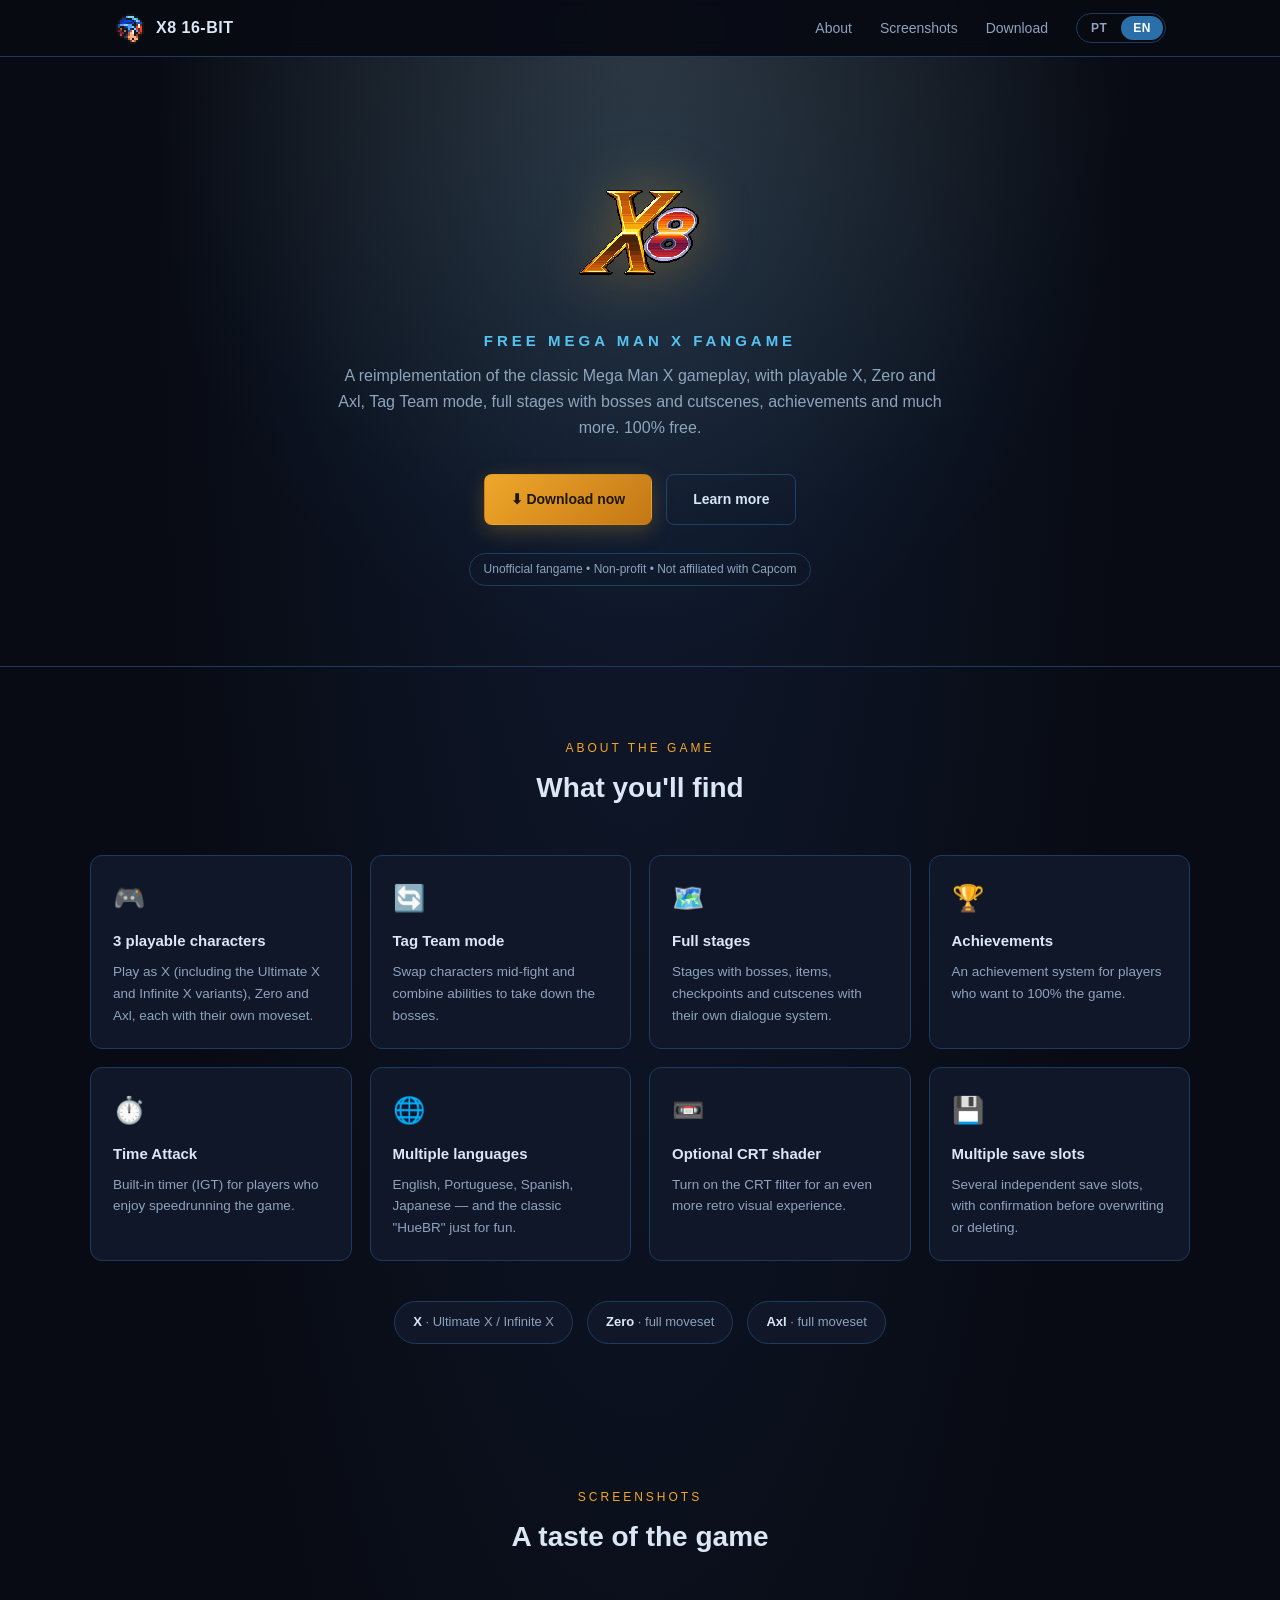
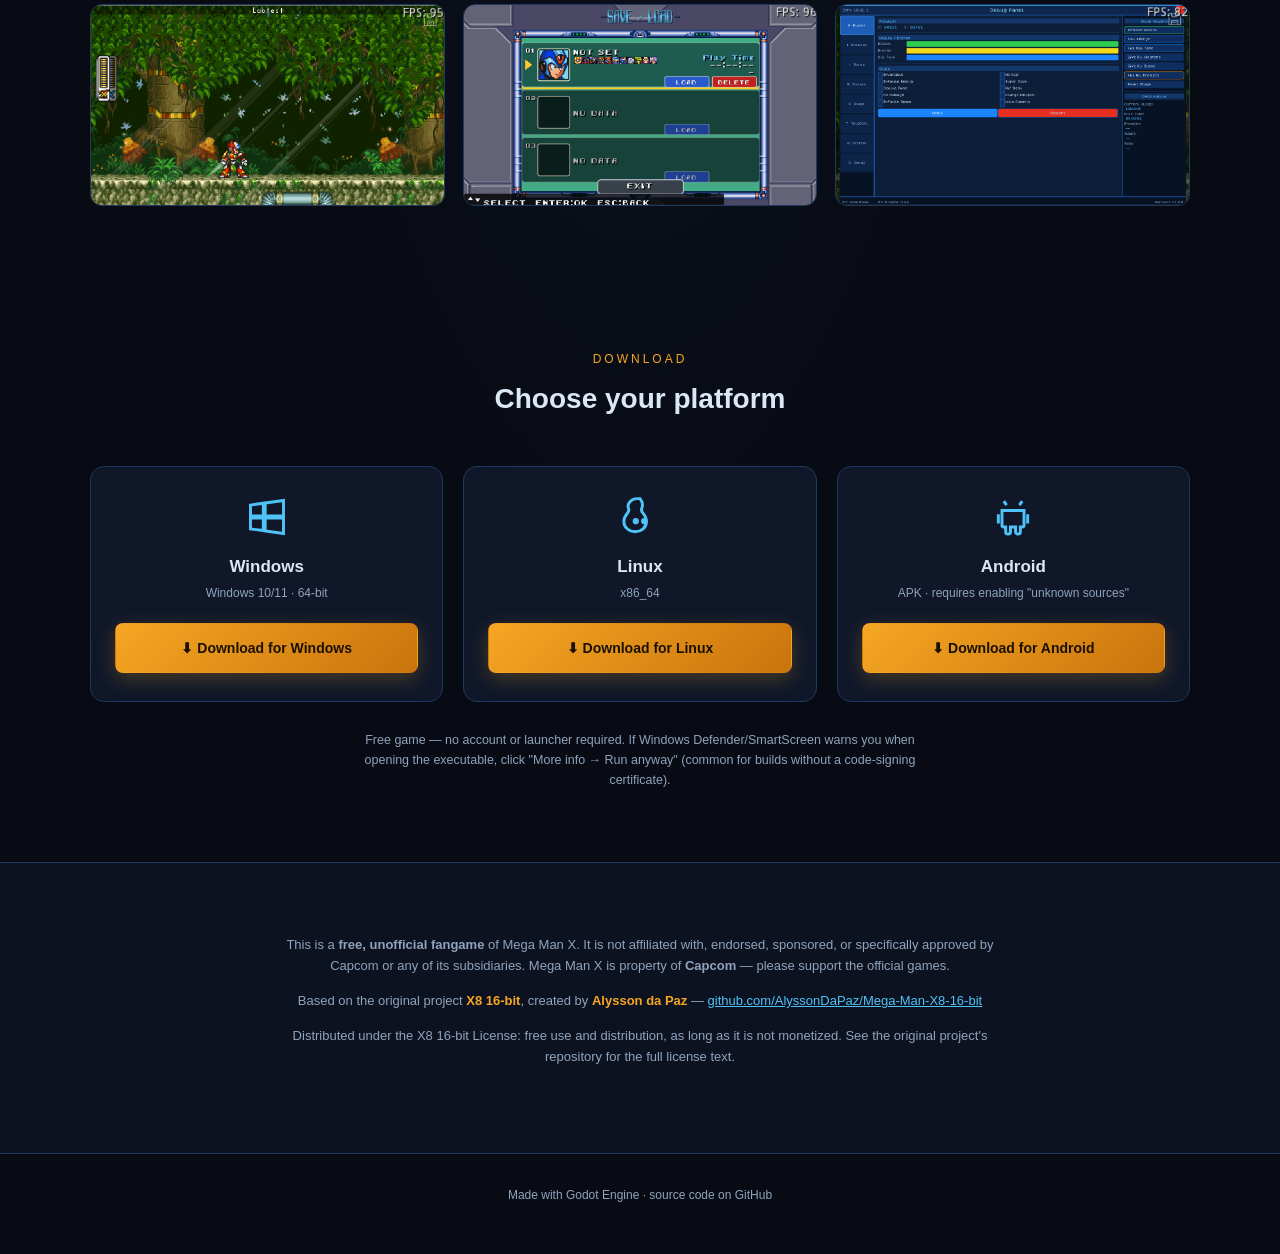
==== index.html @ fe18ff56 "Add PT/EN language switcher with browser-language auto-detection" ====
<!DOCTYPE html>
<html lang="pt-BR">
<head>
<meta charset="UTF-8">
<meta name="viewport" content="width=device-width, initial-scale=1.0">
<title data-i18n="meta.title">X8 16-bit — Fangame de Mega Man X</title>
<meta name="description" data-i18n-attr="content" data-i18n="meta.description" content="X8 16-bit é um fangame gratuito de Mega Man X feito na Godot Engine. Jogue com X, Zero e Axl. Baixe para Windows, Linux e Android.">
<link rel="icon" type="image/png" href="assets/icon.png">
<style>
  :root{
    --bg:#080b13;
    --bg-alt:#0d1220;
    --panel:#0f1729;
    --panel-border:#1e3a5f;
    --gold:#f5a623;
    --gold-dark:#c9740c;
    --blue:#4fc3f7;
    --blue-dim:#2a6fa8;
    --text:#dbe7f5;
    --text-dim:#8fa3bd;
    --red:#e5433c;
  }
  *{box-sizing:border-box;margin:0;padding:0}
  html{scroll-behavior:smooth}
  body{
    background:radial-gradient(ellipse at top, #101a30 0%, var(--bg) 55%);
    color:var(--text);
    font-family:'Segoe UI',Roboto,Helvetica,Arial,sans-serif;
    line-height:1.6;
  }
  a{color:inherit;text-decoration:none}
  img{max-width:100%;display:block}
  .container{max-width:1100px;margin:0 auto;padding:0 24px}

  /* ---------- NAV ---------- */
  header.nav{
    position:sticky;top:0;z-index:50;
    background:rgba(8,11,19,0.88);
    backdrop-filter:blur(8px);
    border-bottom:1px solid var(--panel-border);
  }
  .nav-inner{
    max-width:1100px;margin:0 auto;padding:12px 24px;
    display:flex;align-items:center;justify-content:space-between;
    gap:16px;
  }
  .brand{display:flex;align-items:center;gap:10px;font-weight:700;letter-spacing:.5px}
  .brand img{width:32px;height:32px;image-rendering:pixelated}
  .nav-links{display:flex;align-items:center;gap:28px;font-size:14px}
  .nav-links a{color:var(--text-dim);transition:color .15s}
  .nav-links a:hover{color:var(--blue)}

  .lang-switch{display:flex;gap:2px;border:1px solid var(--panel-border);border-radius:999px;padding:2px}
  .lang-switch button{
    border:none;background:transparent;color:var(--text-dim);
    font-size:12px;font-weight:700;letter-spacing:.5px;
    padding:5px 12px;border-radius:999px;cursor:pointer;
    transition:background .15s, color .15s;
  }
  .lang-switch button.active{background:var(--blue-dim);color:#fff}
  .lang-switch button:not(.active):hover{color:var(--blue)}

  /* ---------- HERO ---------- */
  .hero{
    position:relative;
    padding:96px 24px 80px;
    text-align:center;
    overflow:hidden;
    border-bottom:1px solid var(--panel-border);
  }
  .hero::before{
    content:"";
    position:absolute;inset:0;
    background:
      radial-gradient(circle at 50% 20%, rgba(79,195,247,0.12), transparent 60%),
      radial-gradient(circle at 50% 0%, rgba(245,166,35,0.10), transparent 55%);
    pointer-events:none;
  }
  .hero img.logo{
    width:220px;margin:0 auto 18px;
    image-rendering:pixelated;
    filter:drop-shadow(0 0 28px rgba(245,166,35,0.35));
  }
  .hero h1{
    font-size:15px;
    letter-spacing:4px;
    text-transform:uppercase;
    color:var(--blue);
    margin-bottom:10px;
    font-weight:600;
  }
  .hero p.tagline{
    max-width:620px;margin:0 auto 34px;
    color:var(--text-dim);
    font-size:16px;
  }
  .hero-ctas{display:flex;gap:14px;justify-content:center;flex-wrap:wrap}
  .btn{
    display:inline-flex;align-items:center;gap:8px;
    padding:13px 26px;
    border-radius:8px;
    font-weight:600;
    font-size:14px;
    border:1px solid transparent;
    cursor:pointer;
    transition:transform .12s ease, box-shadow .12s ease, background .12s ease;
  }
  .btn:hover{transform:translateY(-2px)}
  .btn-primary{
    background:linear-gradient(135deg, var(--gold), var(--gold-dark));
    color:#1a1000;
    box-shadow:0 6px 20px rgba(245,166,35,0.25);
  }
  .btn-primary:hover{box-shadow:0 10px 26px rgba(245,166,35,0.4)}
  .btn-outline{
    background:transparent;
    border-color:var(--panel-border);
    color:var(--text);
  }
  .btn-outline:hover{border-color:var(--blue);color:var(--blue)}

  .disclaimer-pill{
    display:inline-block;margin-top:28px;
    font-size:12px;color:var(--text-dim);
    border:1px solid var(--panel-border);
    padding:6px 14px;border-radius:999px;
  }

  /* ---------- SECTIONS ---------- */
  section{padding:72px 24px}
  .section-title{
    text-align:center;margin-bottom:44px;
  }
  .section-title .eyebrow{
    display:block;font-size:12px;letter-spacing:3px;
    text-transform:uppercase;color:var(--gold);margin-bottom:8px;
  }
  .section-title h2{font-size:28px;color:var(--text)}

  /* ---------- FEATURES ---------- */
  .features-grid{
    display:grid;
    grid-template-columns:repeat(auto-fit,minmax(230px,1fr));
    gap:18px;
    max-width:1100px;margin:0 auto;
  }
  .feature-card{
    background:var(--panel);
    border:1px solid var(--panel-border);
    border-radius:12px;
    padding:22px;
  }
  .feature-card .icon{font-size:26px;margin-bottom:10px}
  .feature-card h3{font-size:15px;margin-bottom:8px;color:var(--text)}
  .feature-card p{font-size:13.5px;color:var(--text-dim)}

  /* ---------- SCREENSHOTS ---------- */
  .shots-grid{
    display:grid;
    grid-template-columns:repeat(auto-fit,minmax(320px,1fr));
    gap:18px;max-width:1100px;margin:0 auto;
  }
  .shot{
    border-radius:12px;overflow:hidden;
    border:1px solid var(--panel-border);
    background:#000;
  }
  .shot img{width:100%;height:100%;object-fit:cover;display:block}

  /* ---------- DOWNLOAD ---------- */
  .download-grid{
    display:grid;
    grid-template-columns:repeat(auto-fit,minmax(260px,1fr));
    gap:20px;max-width:1100px;margin:0 auto;
  }
  .dl-card{
    background:var(--panel);
    border:1px solid var(--panel-border);
    border-radius:14px;
    padding:28px 24px;
    text-align:center;
    display:flex;flex-direction:column;align-items:center;
    transition:border-color .15s, transform .15s;
  }
  .dl-card:hover{border-color:var(--blue-dim);transform:translateY(-3px)}
  .dl-card .os-icon{width:44px;height:44px;margin-bottom:14px;color:var(--blue)}
  .dl-card h3{font-size:17px;margin-bottom:4px}
  .dl-card .meta{font-size:12px;color:var(--text-dim);margin-bottom:20px}
  .dl-card .btn{width:100%;justify-content:center}
  .dl-note{
    text-align:center;font-size:12.5px;color:var(--text-dim);
    max-width:560px;margin:28px auto 0;
  }

  /* ---------- CHARACTERS STRIP ---------- */
  .chars{
    display:flex;gap:14px;justify-content:center;flex-wrap:wrap;
    max-width:820px;margin:0 auto;
  }
  .chip{
    border:1px solid var(--panel-border);
    background:var(--panel);
    padding:10px 18px;border-radius:999px;
    font-size:13px;color:var(--text-dim);
  }
  .chip b{color:var(--text)}

  /* ---------- CREDITS / LEGAL ---------- */
  .legal{
    background:var(--bg-alt);
    border-top:1px solid var(--panel-border);
    border-bottom:1px solid var(--panel-border);
  }
  .legal .container{max-width:760px;text-align:center}
  .legal p{font-size:13px;color:var(--text-dim);margin-bottom:14px}
  .legal a{color:var(--blue);text-decoration:underline}
  .legal .credit-name{color:var(--gold);font-weight:600}

  footer{
    padding:32px 24px 48px;
    text-align:center;
    font-size:12px;color:var(--text-dim);
  }
</style>
</head>
<body>

<header class="nav">
  <div class="nav-inner">
    <div class="brand">
      <img src="assets/icon.png" alt="Ícone X8">
      <span>X8 16-BIT</span>
    </div>
    <nav class="nav-links">
      <a href="#sobre" data-i18n="nav.sobre">Sobre</a>
      <a href="#screenshots" data-i18n="nav.screenshots">Screenshots</a>
      <a href="#download" data-i18n="nav.download">Download</a>
      <div class="lang-switch" role="group" aria-label="Language / Idioma">
        <button type="button" data-lang="pt">PT</button>
        <button type="button" data-lang="en">EN</button>
      </div>
    </nav>
  </div>
</header>

<section class="hero">
  <div class="container">
    <img class="logo" src="assets/logo.png" alt="X8 16-bit">
    <h1 data-i18n="hero.h1">Fangame gratuito de Mega Man X</h1>
    <p class="tagline" data-i18n="hero.tagline">
      Reimplementação da jogabilidade clássica de Mega Man X, com X, Zero e Axl jogáveis,
      modo Tag Team, fases completas com chefes e cutscenes, conquistas e muito mais.
      100% gratuito.
    </p>
    <div class="hero-ctas">
      <a href="#download" class="btn btn-primary" data-i18n="hero.cta.primary">⬇ Baixar agora</a>
      <a href="#sobre" class="btn btn-outline" data-i18n="hero.cta.secondary">Saiba mais</a>
    </div>
    <div class="disclaimer-pill" data-i18n="hero.disclaimer">
      Fangame não-oficial • Sem fins lucrativos • Não afiliado à Capcom
    </div>
  </div>
</section>

<section id="sobre">
  <div class="section-title">
    <span class="eyebrow" data-i18n="sobre.eyebrow">Sobre o jogo</span>
    <h2 data-i18n="sobre.title">O que você vai encontrar</h2>
  </div>
  <div class="features-grid">
    <div class="feature-card">
      <div class="icon">🎮</div>
      <h3 data-i18n="feat.1.title">3 personagens jogáveis</h3>
      <p data-i18n="feat.1.desc">Jogue com X (incluindo as variantes Ultimate X e Infinite X), Zero e Axl, cada um com moveset próprio.</p>
    </div>
    <div class="feature-card">
      <div class="icon">🔄</div>
      <h3 data-i18n="feat.2.title">Modo Tag Team</h3>
      <p data-i18n="feat.2.desc">Troque de personagem em pleno combate e combine habilidades para enfrentar os chefes.</p>
    </div>
    <div class="feature-card">
      <div class="icon">🗺️</div>
      <h3 data-i18n="feat.3.title">Fases completas</h3>
      <p data-i18n="feat.3.desc">Estágios com chefes, itens, checkpoints e cutscenes com sistema de diálogo próprio.</p>
    </div>
    <div class="feature-card">
      <div class="icon">🏆</div>
      <h3 data-i18n="feat.4.title">Conquistas</h3>
      <p data-i18n="feat.4.desc">Sistema de achievements para quem quiser zerar o jogo no 100%.</p>
    </div>
    <div class="feature-card">
      <div class="icon">⏱️</div>
      <h3 data-i18n="feat.5.title">Time Attack</h3>
      <p data-i18n="feat.5.desc">Cronômetro interno (IGT) para quem curte correr o jogo contra o tempo.</p>
    </div>
    <div class="feature-card">
      <div class="icon">🌐</div>
      <h3 data-i18n="feat.6.title">Vários idiomas</h3>
      <p data-i18n="feat.6.desc">Inglês, Português, Espanhol, Japonês — e o clássico "HueBR" pra descontrair.</p>
    </div>
    <div class="feature-card">
      <div class="icon">📼</div>
      <h3 data-i18n="feat.7.title">Shader CRT opcional</h3>
      <p data-i18n="feat.7.desc">Ligue o filtro CRT para uma experiência visual ainda mais retrô.</p>
    </div>
    <div class="feature-card">
      <div class="icon">💾</div>
      <h3 data-i18n="feat.8.title">Múltiplos saves</h3>
      <p data-i18n="feat.8.desc">Vários slots de save independentes, com confirmação antes de sobrescrever ou apagar.</p>
    </div>
  </div>

  <div class="chars" style="margin-top:40px">
    <span class="chip"><b>X</b> · Ultimate X / Infinite X</span>
    <span class="chip"><b>Zero</b> · <span data-i18n="chars.moveset">moveset completo</span></span>
    <span class="chip"><b>Axl</b> · <span data-i18n="chars.moveset">moveset completo</span></span>
  </div>
</section>

<section id="screenshots">
  <div class="section-title">
    <span class="eyebrow" data-i18n="shots.eyebrow">Capturas de tela</span>
    <h2 data-i18n="shots.title">Um gostinho do jogo</h2>
  </div>
  <div class="shots-grid">
    <div class="shot"><img src="assets/screenshot-gameplay.png" data-i18n-attr="alt" data-i18n="shots.alt.gameplay" alt="Gameplay — Zero explorando uma fase de floresta"></div>
    <div class="shot"><img src="assets/screenshot-save.png" data-i18n-attr="alt" data-i18n="shots.alt.save" alt="Tela de salvar e carregar"></div>
    <div class="shot"><img src="assets/screenshot-debug.png" data-i18n-attr="alt" data-i18n="shots.alt.debug" alt="Painel de debug do jogo"></div>
  </div>
</section>

<section id="download">
  <div class="section-title">
    <span class="eyebrow" data-i18n="dl.eyebrow">Download</span>
    <h2 data-i18n="dl.title">Escolha sua plataforma</h2>
  </div>

  <div class="download-grid">
    <div class="dl-card">
      <svg class="os-icon" viewBox="0 0 24 24" fill="none" stroke="currentColor" stroke-width="1.6"><path d="M3 5.5 10 4.5v7H3V5.5zM11 4.4 21 3v8.5H11V4.4zM3 12.5H10V19.4L3 18.5V12.5zM11 12.5H21V21L11 19.6V12.5Z"/></svg>
      <h3>Windows</h3>
      <div class="meta">Windows 10/11 · 64-bit</div>
      <a class="btn btn-primary" href="https://github.com/Ian03/M8-rework/releases/latest/download/MegaManX8-Windows.zip" data-i18n="dl.windows.btn">
        ⬇ Baixar para Windows
      </a>
    </div>

    <div class="dl-card">
      <svg class="os-icon" viewBox="0 0 24 24" fill="none" stroke="currentColor" stroke-width="1.6"><path d="M12 2c1.5 2 1.7 3.6 1 5.2-.5 1.1-.2 1.8.6 2.7 1.4 1.6 2.1 3.3 1.9 5.1-.3 3-2.9 5-6 5-3.6 0-6.3-2.4-6.3-5.6 0-2 .9-3.3 2-4.6.8-.9 1-1.6.5-2.6C4.9 5.6 6.4 3 8.6 2.2 9.6 1.8 10.6 2 12 2Z"/><circle cx="9.7" cy="14.3" r=".9" fill="currentColor"/><circle cx="14.3" cy="14.3" r=".9" fill="currentColor"/></svg>
      <h3>Linux</h3>
      <div class="meta">x86_64</div>
      <a class="btn btn-primary" href="https://github.com/Ian03/M8-rework/releases/latest/download/MegaManX8-Linux.zip" data-i18n="dl.linux.btn">
        ⬇ Baixar para Linux
      </a>
    </div>

    <div class="dl-card">
      <svg class="os-icon" viewBox="0 0 24 24" fill="none" stroke="currentColor" stroke-width="1.6"><path d="M6 8.5v8a1 1 0 0 0 1 1h1v2.5a1.3 1.3 0 0 0 2.6 0V17.5h2.8V20a1.3 1.3 0 0 0 2.6 0V17.5H17a1 1 0 0 0 1-1v-8H6Z"/><path d="M8.5 5.5 7 3.3M15.5 5.5 17 3.3M6.5 8.5h11M4 10.5v5M20 10.5v5"/></svg>
      <h3>Android</h3>
      <div class="meta" data-i18n="dl.android.meta">APK · requer permitir "fontes desconhecidas"</div>
      <a class="btn btn-primary" href="https://github.com/Ian03/M8-rework/releases/latest/download/MegaManX8-Android.apk" data-i18n="dl.android.btn">
        ⬇ Baixar para Android
      </a>
    </div>
  </div>

  <p class="dl-note" data-i18n="dl.note">
    Jogo gratuito — não é necessário criar conta nem instalar launcher.
    Em caso de aviso do Windows Defender/SmartScreen ao abrir o executável,
    clique em "Mais informações → Executar assim mesmo" (comum em builds sem
    certificado de assinatura de código).
  </p>
</section>

<section class="legal">
  <div class="container">
    <p data-i18n="legal.p1">
      Este é um <strong>fangame gratuito e não-oficial</strong> de Mega Man X.
      Não é afiliado, associado, autorizado, aprovado ou de qualquer forma
      oficialmente conectado com a Capcom ou qualquer uma de suas subsidiárias.
      Mega Man X é propriedade da <strong>Capcom</strong> — por favor, apoie os jogos oficiais.
    </p>
    <p data-i18n="legal.p2">
      Baseado no projeto original <span class="credit-name">X8 16-bit</span>,
      criado por <span class="credit-name">Alysson da Paz</span> —
      <a href="https://github.com/AlyssonDaPaz/Mega-Man-X8-16-bit" target="_blank" rel="noopener">
        github.com/AlyssonDaPaz/Mega-Man-X8-16-bit
      </a>
    </p>
    <p data-i18n="legal.p3">
      Distribuído sob a licença X8 16-bit License: uso e distribuição livres,
      desde que não monetizados. Consulte o repositório do projeto original para o texto completo da licença.
    </p>
  </div>
</section>

<footer data-i18n="footer.text">
  Feito com Godot Engine · <a href="https://github.com/Ian03/Megaman-X" target="_blank" rel="noopener">código-fonte no GitHub</a>
</footer>

<script>
(function(){
  var translations = {
    pt: {
      "meta.title": "X8 16-bit — Fangame de Mega Man X",
      "meta.description": "X8 16-bit é um fangame gratuito de Mega Man X feito na Godot Engine. Jogue com X, Zero e Axl. Baixe para Windows, Linux e Android.",
      "nav.sobre": "Sobre",
      "nav.screenshots": "Screenshots",
      "nav.download": "Download",
      "hero.h1": "Fangame gratuito de Mega Man X",
      "hero.tagline": "Reimplementação da jogabilidade clássica de Mega Man X, com X, Zero e Axl jogáveis, modo Tag Team, fases completas com chefes e cutscenes, conquistas e muito mais. 100% gratuito.",
      "hero.cta.primary": "⬇ Baixar agora",
      "hero.cta.secondary": "Saiba mais",
      "hero.disclaimer": "Fangame não-oficial • Sem fins lucrativos • Não afiliado à Capcom",
      "sobre.eyebrow": "Sobre o jogo",
      "sobre.title": "O que você vai encontrar",
      "feat.1.title": "3 personagens jogáveis",
      "feat.1.desc": "Jogue com X (incluindo as variantes Ultimate X e Infinite X), Zero e Axl, cada um com moveset próprio.",
      "feat.2.title": "Modo Tag Team",
      "feat.2.desc": "Troque de personagem em pleno combate e combine habilidades para enfrentar os chefes.",
      "feat.3.title": "Fases completas",
      "feat.3.desc": "Estágios com chefes, itens, checkpoints e cutscenes com sistema de diálogo próprio.",
      "feat.4.title": "Conquistas",
      "feat.4.desc": "Sistema de achievements para quem quiser zerar o jogo no 100%.",
      "feat.5.title": "Time Attack",
      "feat.5.desc": "Cronômetro interno (IGT) para quem curte correr o jogo contra o tempo.",
      "feat.6.title": "Vários idiomas",
      "feat.6.desc": "Inglês, Português, Espanhol, Japonês — e o clássico \"HueBR\" pra descontrair.",
      "feat.7.title": "Shader CRT opcional",
      "feat.7.desc": "Ligue o filtro CRT para uma experiência visual ainda mais retrô.",
      "feat.8.title": "Múltiplos saves",
      "feat.8.desc": "Vários slots de save independentes, com confirmação antes de sobrescrever ou apagar.",
      "chars.moveset": "moveset completo",
      "shots.eyebrow": "Capturas de tela",
      "shots.title": "Um gostinho do jogo",
      "shots.alt.gameplay": "Gameplay — Zero explorando uma fase de floresta",
      "shots.alt.save": "Tela de salvar e carregar",
      "shots.alt.debug": "Painel de debug do jogo",
      "dl.eyebrow": "Download",
      "dl.title": "Escolha sua plataforma",
      "dl.windows.btn": "⬇ Baixar para Windows",
      "dl.linux.btn": "⬇ Baixar para Linux",
      "dl.android.meta": "APK · requer permitir \"fontes desconhecidas\"",
      "dl.android.btn": "⬇ Baixar para Android",
      "dl.note": "Jogo gratuito — não é necessário criar conta nem instalar launcher. Em caso de aviso do Windows Defender/SmartScreen ao abrir o executável, clique em \"Mais informações → Executar assim mesmo\" (comum em builds sem certificado de assinatura de código).",
      "legal.p1": "Este é um <strong>fangame gratuito e não-oficial</strong> de Mega Man X. Não é afiliado, associado, autorizado, aprovado ou de qualquer forma oficialmente conectado com a Capcom ou qualquer uma de suas subsidiárias. Mega Man X é propriedade da <strong>Capcom</strong> — por favor, apoie os jogos oficiais.",
      "legal.p2": "Baseado no projeto original <span class=\"credit-name\">X8 16-bit</span>, criado por <span class=\"credit-name\">Alysson da Paz</span> — <a href=\"https://github.com/AlyssonDaPaz/Mega-Man-X8-16-bit\" target=\"_blank\" rel=\"noopener\">github.com/AlyssonDaPaz/Mega-Man-X8-16-bit</a>",
      "legal.p3": "Distribuído sob a licença X8 16-bit License: uso e distribuição livres, desde que não monetizados. Consulte o repositório do projeto original para o texto completo da licença.",
      "footer.text": "Feito com Godot Engine · <a href=\"https://github.com/Ian03/Megaman-X\" target=\"_blank\" rel=\"noopener\">código-fonte no GitHub</a>"
    },
    en: {
      "meta.title": "X8 16-bit — A Mega Man X Fangame",
      "meta.description": "X8 16-bit is a free Mega Man X fangame made in the Godot Engine. Play as X, Zero and Axl. Download for Windows, Linux and Android.",
      "nav.sobre": "About",
      "nav.screenshots": "Screenshots",
      "nav.download": "Download",
      "hero.h1": "Free Mega Man X fangame",
      "hero.tagline": "A reimplementation of the classic Mega Man X gameplay, with playable X, Zero and Axl, Tag Team mode, full stages with bosses and cutscenes, achievements and much more. 100% free.",
      "hero.cta.primary": "⬇ Download now",
      "hero.cta.secondary": "Learn more",
      "hero.disclaimer": "Unofficial fangame • Non-profit • Not affiliated with Capcom",
      "sobre.eyebrow": "About the game",
      "sobre.title": "What you'll find",
      "feat.1.title": "3 playable characters",
      "feat.1.desc": "Play as X (including the Ultimate X and Infinite X variants), Zero and Axl, each with their own moveset.",
      "feat.2.title": "Tag Team mode",
      "feat.2.desc": "Swap characters mid-fight and combine abilities to take down the bosses.",
      "feat.3.title": "Full stages",
      "feat.3.desc": "Stages with bosses, items, checkpoints and cutscenes with their own dialogue system.",
      "feat.4.title": "Achievements",
      "feat.4.desc": "An achievement system for players who want to 100% the game.",
      "feat.5.title": "Time Attack",
      "feat.5.desc": "Built-in timer (IGT) for players who enjoy speedrunning the game.",
      "feat.6.title": "Multiple languages",
      "feat.6.desc": "English, Portuguese, Spanish, Japanese — and the classic \"HueBR\" just for fun.",
      "feat.7.title": "Optional CRT shader",
      "feat.7.desc": "Turn on the CRT filter for an even more retro visual experience.",
      "feat.8.title": "Multiple save slots",
      "feat.8.desc": "Several independent save slots, with confirmation before overwriting or deleting.",
      "chars.moveset": "full moveset",
      "shots.eyebrow": "Screenshots",
      "shots.title": "A taste of the game",
      "shots.alt.gameplay": "Gameplay — Zero exploring a forest stage",
      "shots.alt.save": "Save and load screen",
      "shots.alt.debug": "The game's debug panel",
      "dl.eyebrow": "Download",
      "dl.title": "Choose your platform",
      "dl.windows.btn": "⬇ Download for Windows",
      "dl.linux.btn": "⬇ Download for Linux",
      "dl.android.meta": "APK · requires enabling \"unknown sources\"",
      "dl.android.btn": "⬇ Download for Android",
      "dl.note": "Free game — no account or launcher required. If Windows Defender/SmartScreen warns you when opening the executable, click \"More info → Run anyway\" (common for builds without a code-signing certificate).",
      "legal.p1": "This is a <strong>free, unofficial fangame</strong> of Mega Man X. It is not affiliated with, endorsed, sponsored, or specifically approved by Capcom or any of its subsidiaries. Mega Man X is property of <strong>Capcom</strong> — please support the official games.",
      "legal.p2": "Based on the original project <span class=\"credit-name\">X8 16-bit</span>, created by <span class=\"credit-name\">Alysson da Paz</span> — <a href=\"https://github.com/AlyssonDaPaz/Mega-Man-X8-16-bit\" target=\"_blank\" rel=\"noopener\">github.com/AlyssonDaPaz/Mega-Man-X8-16-bit</a>",
      "legal.p3": "Distributed under the X8 16-bit License: free use and distribution, as long as it is not monetized. See the original project's repository for the full license text.",
      "footer.text": "Made with Godot Engine · <a href=\"https://github.com/Ian03/Megaman-X\" target=\"_blank\" rel=\"noopener\">source code on GitHub</a>"
    }
  };

  var STORAGE_KEY = "x8-lang";

  function detectLang(){
    var saved = localStorage.getItem(STORAGE_KEY);
    if (saved === "pt" || saved === "en") return saved;
    var browserLangs = navigator.languages && navigator.languages.length ? navigator.languages : [navigator.language || "en"];
    for (var i = 0; i < browserLangs.length; i++){
      if (browserLangs[i].toLowerCase().indexOf("pt") === 0) return "pt";
    }
    return "en";
  }

  function applyLang(lang){
    var dict = translations[lang] || translations.en;
    document.documentElement.lang = lang === "pt" ? "pt-BR" : "en";

    document.querySelectorAll("[data-i18n]").forEach(function(el){
      var key = el.getAttribute("data-i18n");
      var value = dict[key];
      if (value === undefined) return;
      if (el.hasAttribute("data-i18n-attr")){
        el.setAttribute(el.getAttribute("data-i18n-attr"), value);
      } else {
        el.innerHTML = value;
      }
    });

    document.querySelectorAll(".lang-switch button").forEach(function(btn){
      btn.classList.toggle("active", btn.getAttribute("data-lang") === lang);
    });

    localStorage.setItem(STORAGE_KEY, lang);
  }

  document.querySelectorAll(".lang-switch button").forEach(function(btn){
    btn.addEventListener("click", function(){
      applyLang(btn.getAttribute("data-lang"));
    });
  });

  applyLang(detectLang());
})();
</script>

</body>
</html>
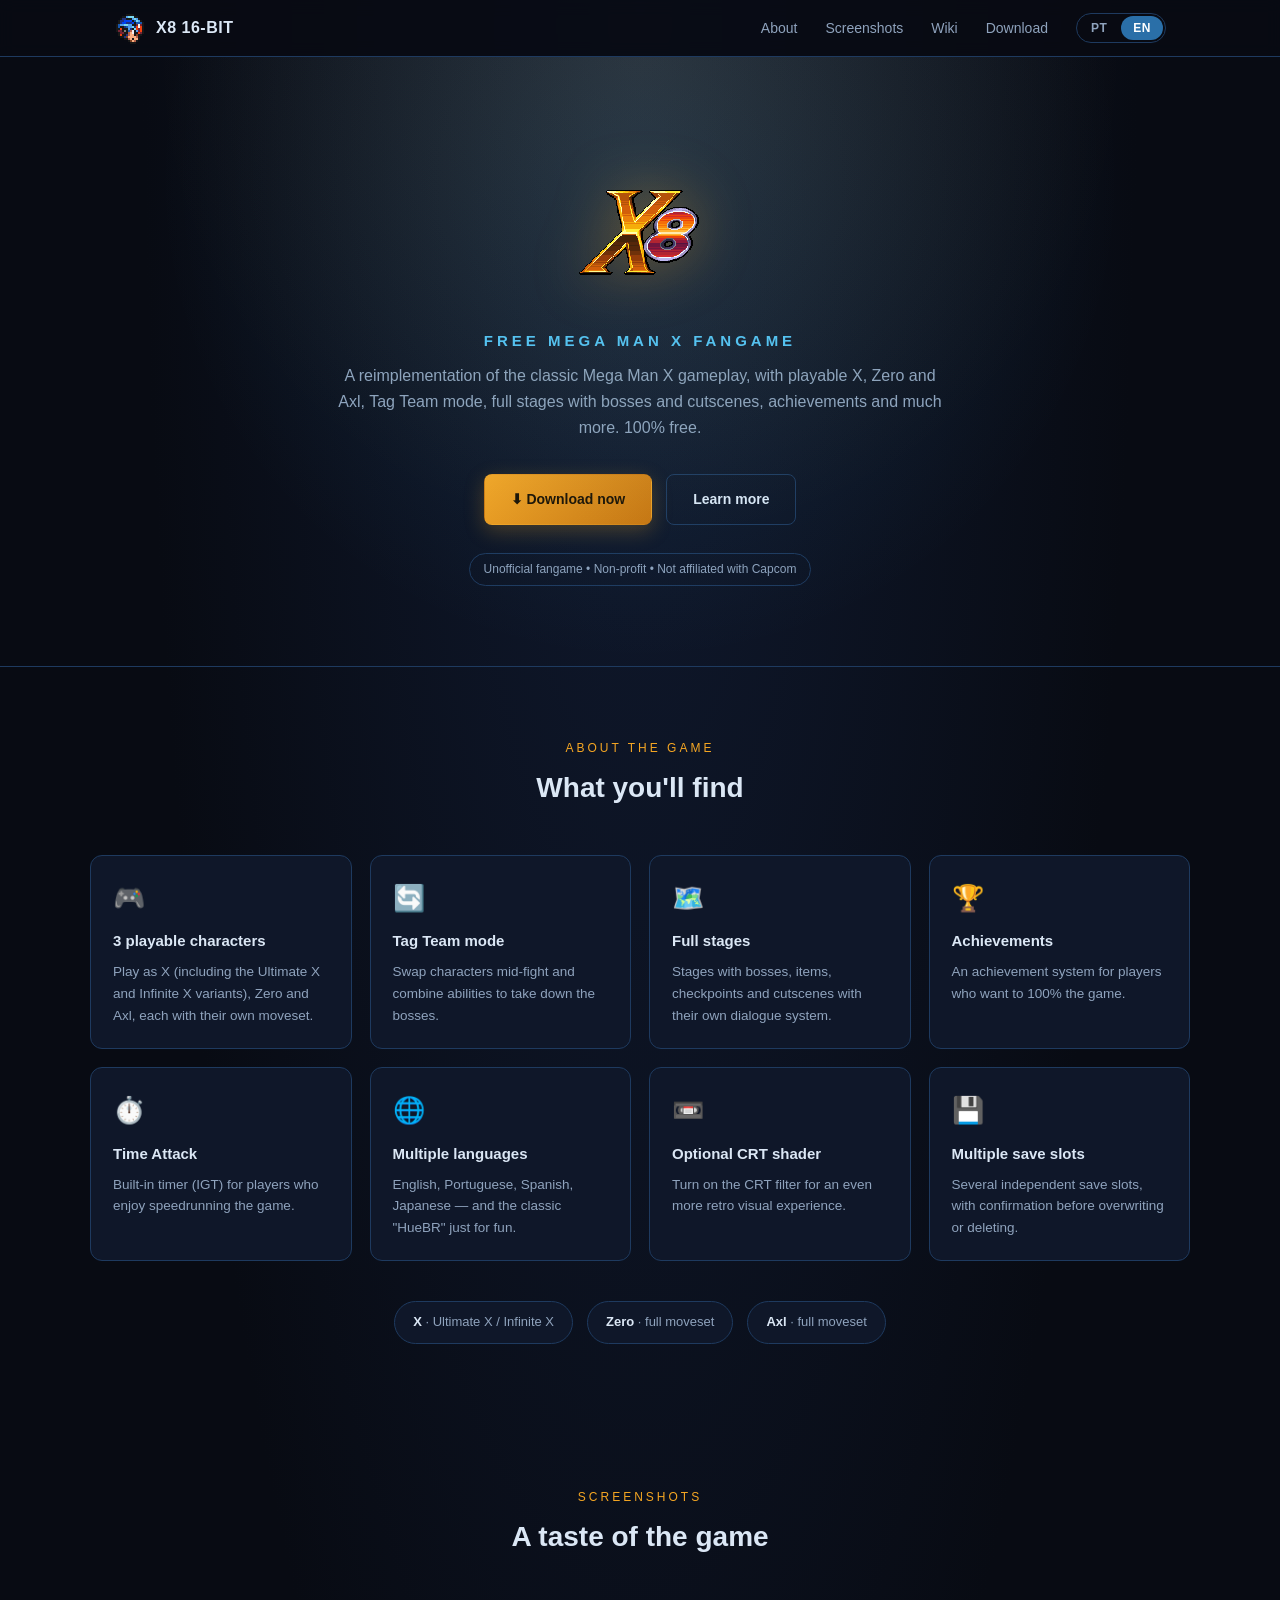
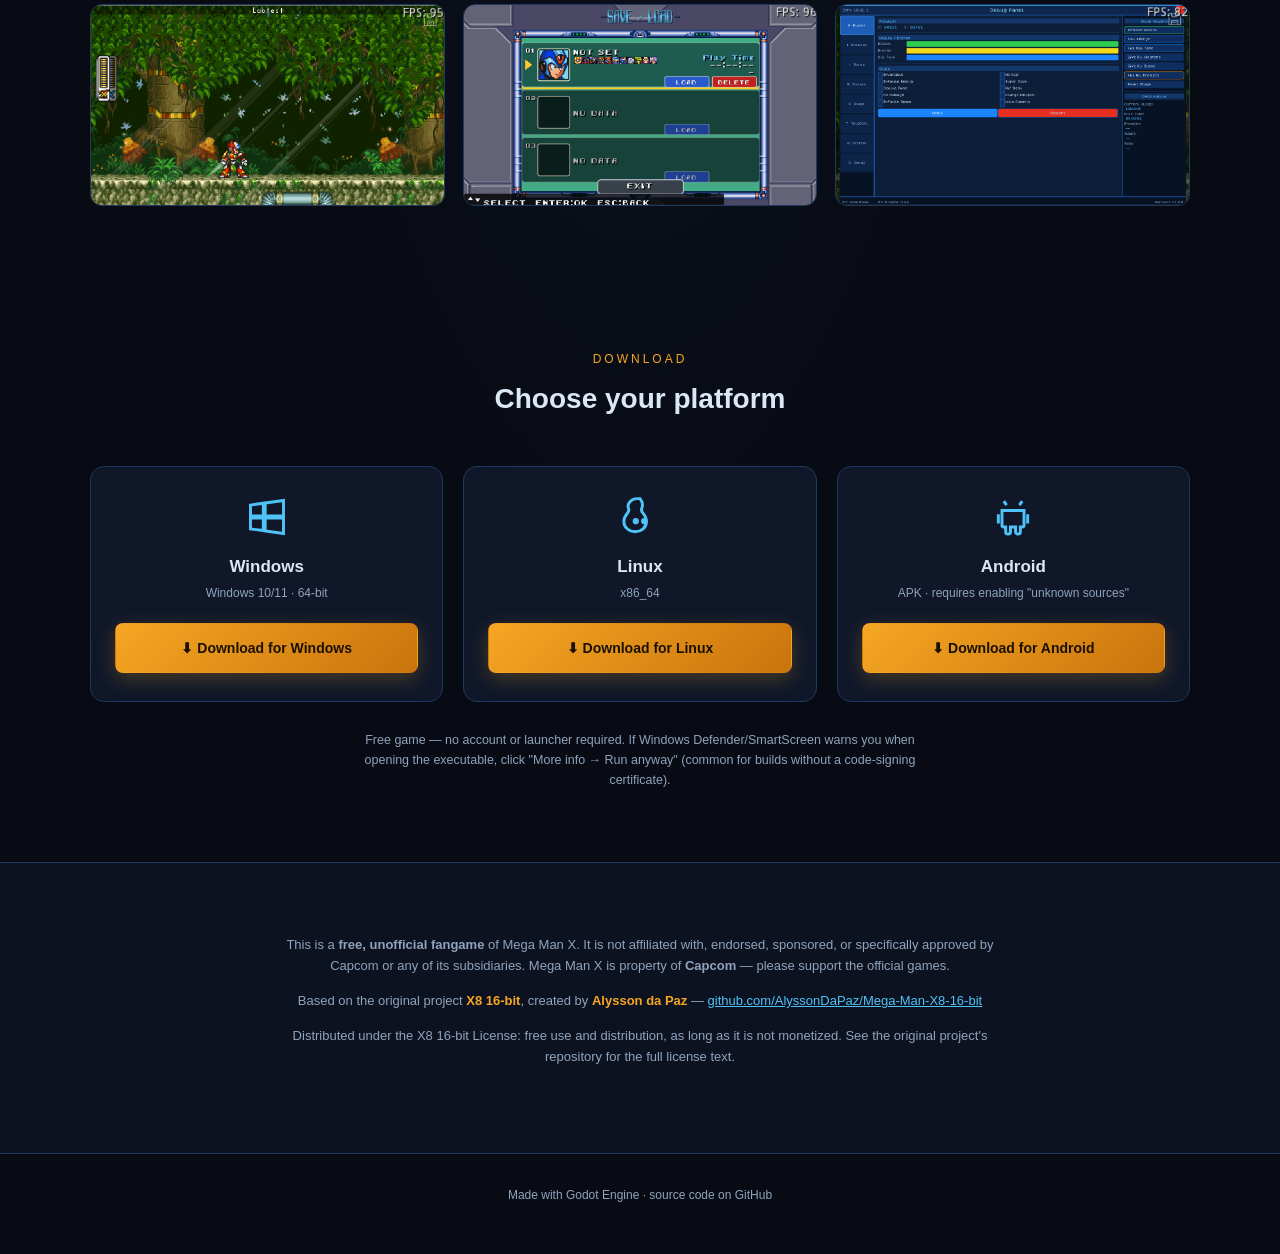
==== commit cc603869: "Add static game wiki" ====
--- a/index.html
+++ b/index.html
@@ -27,10 +27,12 @@
     color:var(--text);
     font-family:'Segoe UI',Roboto,Helvetica,Arial,sans-serif;
     line-height:1.6;
+    overflow-x:hidden;
   }
   a{color:inherit;text-decoration:none}
   img{max-width:100%;display:block}
   .container{max-width:1100px;margin:0 auto;padding:0 24px}
+  section[id]{scroll-margin-top:76px}
 
   /* ---------- NAV ---------- */
   header.nav{
@@ -157,7 +159,7 @@
   /* ---------- SCREENSHOTS ---------- */
   .shots-grid{
     display:grid;
-    grid-template-columns:repeat(auto-fit,minmax(320px,1fr));
+    grid-template-columns:repeat(auto-fit,minmax(min(100%,320px),1fr));
     gap:18px;max-width:1100px;margin:0 auto;
   }
   .shot{
@@ -170,7 +172,7 @@
   /* ---------- DOWNLOAD ---------- */
   .download-grid{
     display:grid;
-    grid-template-columns:repeat(auto-fit,minmax(260px,1fr));
+    grid-template-columns:repeat(auto-fit,minmax(min(100%,260px),1fr));
     gap:20px;max-width:1100px;margin:0 auto;
   }
   .dl-card{
@@ -213,13 +215,78 @@
   }
   .legal .container{max-width:760px;text-align:center}
   .legal p{font-size:13px;color:var(--text-dim);margin-bottom:14px}
-  .legal a{color:var(--blue);text-decoration:underline}
+  .legal a{color:var(--blue);text-decoration:underline;overflow-wrap:anywhere}
   .legal .credit-name{color:var(--gold);font-weight:600}
 
   footer{
     padding:32px 24px 48px;
     text-align:center;
     font-size:12px;color:var(--text-dim);
+  }
+
+  /* ---------- RESPONSIVE ---------- */
+  @media (max-width: 700px){
+    .container{padding-inline:18px}
+
+    .nav-inner{
+      padding:10px 18px;
+      flex-wrap:wrap;
+      gap:8px;
+    }
+    .brand{width:100%;justify-content:center}
+    .nav-links{
+      width:100%;
+      display:grid;
+      grid-template-columns:repeat(3,minmax(0,1fr));
+      gap:4px;
+      text-align:center;
+    }
+    .nav-links > a{
+      display:flex;
+      min-height:40px;
+      align-items:center;
+      justify-content:center;
+      padding:4px;
+    }
+    .lang-switch{justify-self:center;align-self:center}
+    .lang-switch button{min-width:40px;min-height:36px;padding:4px 8px}
+    section[id]{scroll-margin-top:122px}
+
+    .hero{padding:64px 18px 56px}
+    .hero img.logo{width:min(190px,65vw)}
+    .hero h1{font-size:13px;letter-spacing:2.5px}
+    .hero p.tagline{font-size:15px;margin-bottom:28px}
+
+    section{padding:56px 18px}
+    .section-title{margin-bottom:30px}
+    .section-title h2{font-size:clamp(22px,7vw,28px);line-height:1.25}
+
+    .features-grid{grid-template-columns:1fr}
+    .feature-card{padding:20px}
+    .chars{gap:10px}
+    .chip{width:100%;text-align:center;padding:10px 14px}
+    .dl-card{padding:24px 18px}
+  }
+
+  @media (max-width: 440px){
+    .nav-inner{padding-inline:12px}
+    .nav-links{font-size:12px}
+    .lang-switch button{min-width:34px;font-size:11px}
+
+    .hero-ctas{flex-direction:column}
+    .hero-ctas .btn{width:100%;justify-content:center}
+    .disclaimer-pill{border-radius:10px}
+
+    .btn{padding:12px 16px}
+    .dl-card .btn{font-size:13px}
+  }
+
+  @media (prefers-reduced-motion: reduce){
+    html{scroll-behavior:auto}
+    *,*::before,*::after{
+      scroll-behavior:auto!important;
+      transition-duration:.01ms!important;
+    }
   }
 </style>
 </head>
@@ -234,6 +301,7 @@
     <nav class="nav-links">
       <a href="#sobre" data-i18n="nav.sobre">Sobre</a>
       <a href="#screenshots" data-i18n="nav.screenshots">Screenshots</a>
+      <a href="wiki.html" data-i18n="nav.wiki">Wiki</a>
       <a href="#download" data-i18n="nav.download">Download</a>
       <div class="lang-switch" role="group" aria-label="Language / Idioma">
         <button type="button" data-lang="pt">PT</button>
@@ -406,6 +474,7 @@
       "meta.description": "X8 16-bit é um fangame gratuito de Mega Man X feito na Godot Engine. Jogue com X, Zero e Axl. Baixe para Windows, Linux e Android.",
       "nav.sobre": "Sobre",
       "nav.screenshots": "Screenshots",
+      "nav.wiki": "Wiki",
       "nav.download": "Download",
       "hero.h1": "Fangame gratuito de Mega Man X",
       "hero.tagline": "Reimplementação da jogabilidade clássica de Mega Man X, com X, Zero e Axl jogáveis, modo Tag Team, fases completas com chefes e cutscenes, conquistas e muito mais. 100% gratuito.",
@@ -453,6 +522,7 @@
       "meta.description": "X8 16-bit is a free Mega Man X fangame made in the Godot Engine. Play as X, Zero and Axl. Download for Windows, Linux and Android.",
       "nav.sobre": "About",
       "nav.screenshots": "Screenshots",
+      "nav.wiki": "Wiki",
       "nav.download": "Download",
       "hero.h1": "Free Mega Man X fangame",
       "hero.tagline": "A reimplementation of the classic Mega Man X gameplay, with playable X, Zero and Axl, Tag Team mode, full stages with bosses and cutscenes, achievements and much more. 100% free.",
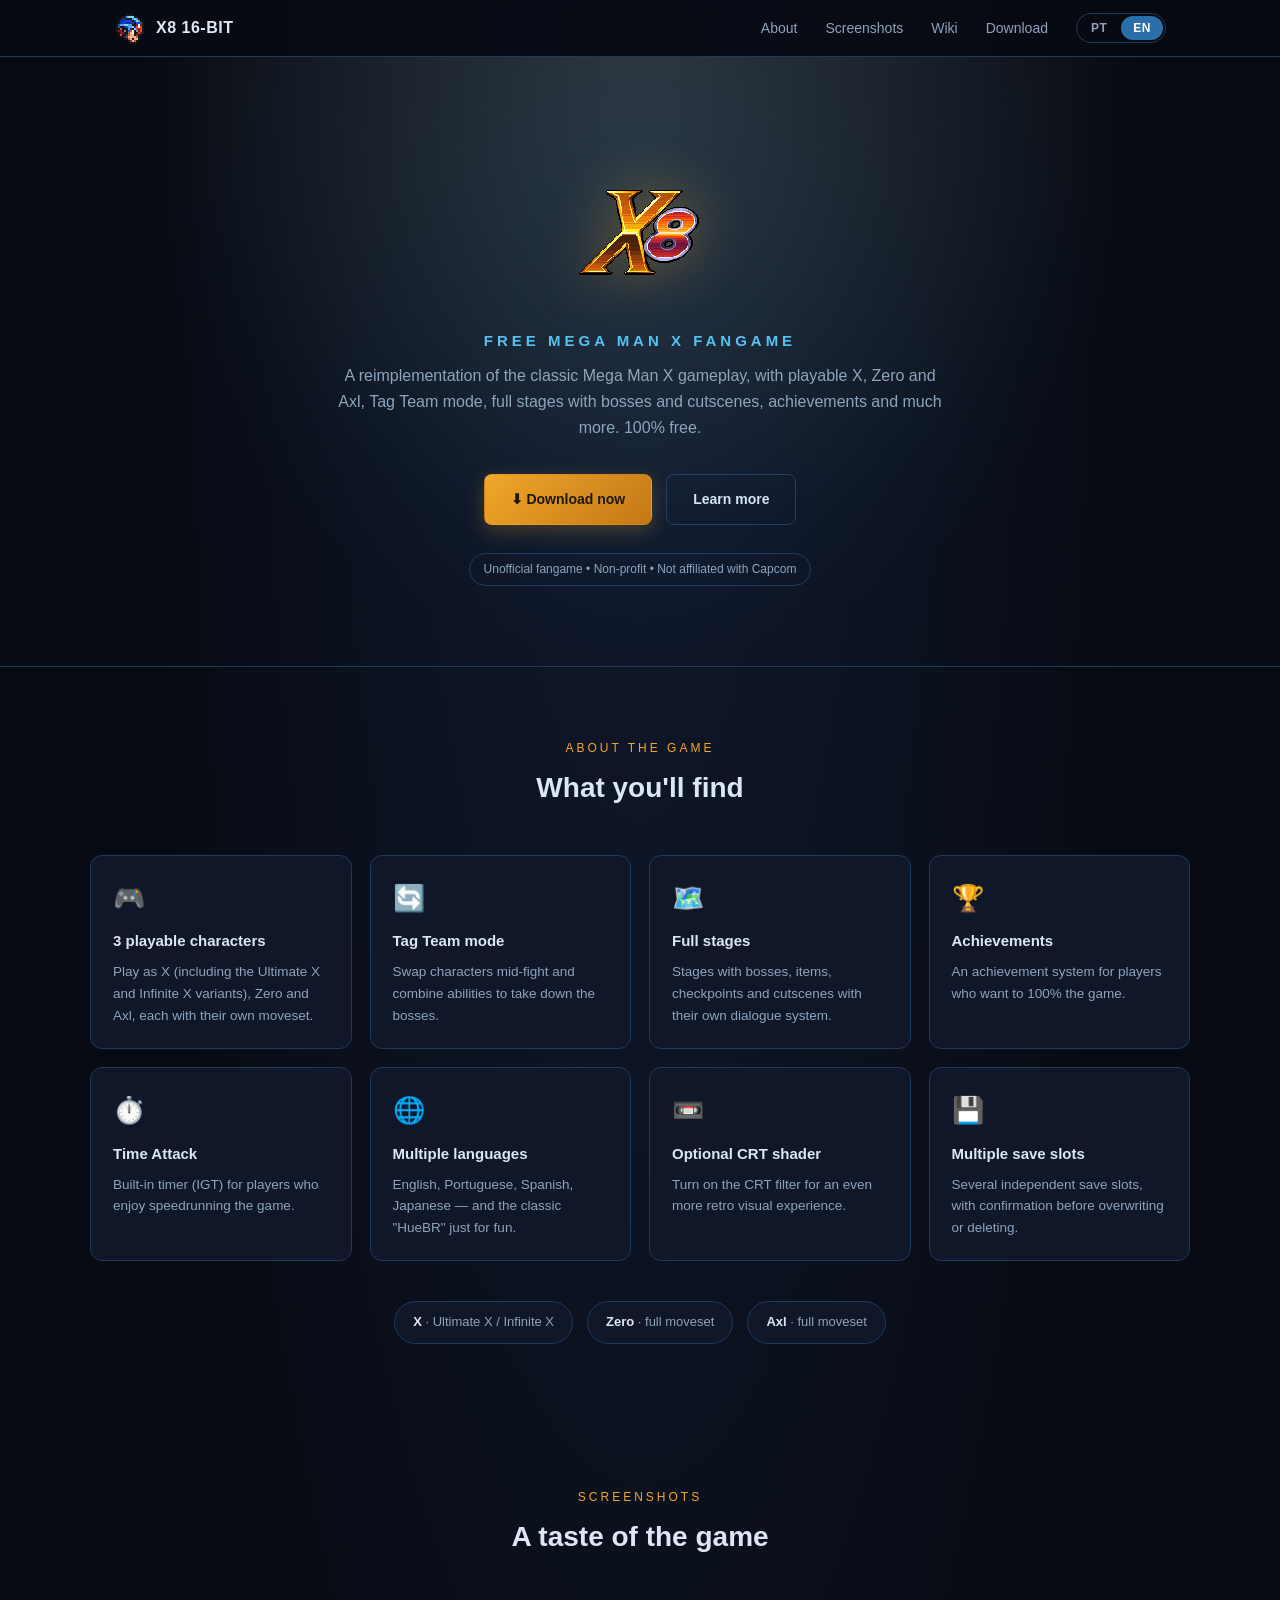
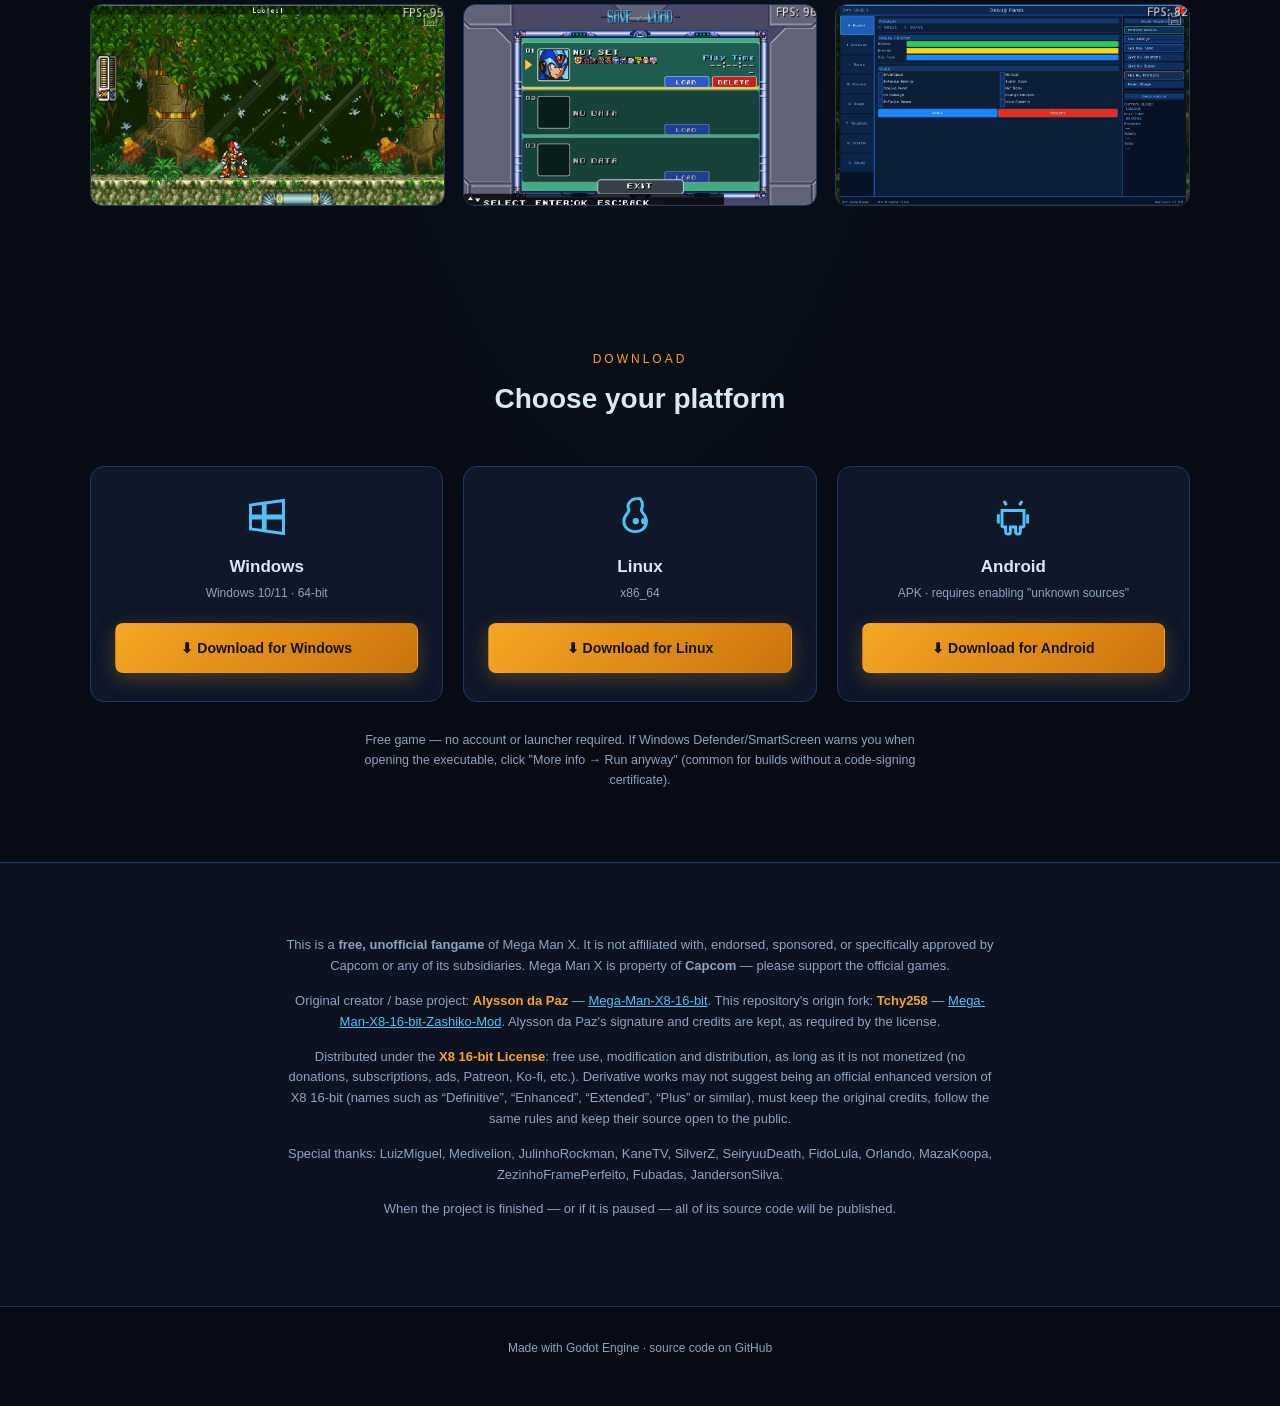
==== commit 2dda44f9: "Atualizar créditos e licença da página principal Expande a seção legal do index.html (pt/en) com os " ====
--- a/index.html
+++ b/index.html
@@ -449,15 +449,25 @@
       Mega Man X é propriedade da <strong>Capcom</strong> — por favor, apoie os jogos oficiais.
     </p>
     <p data-i18n="legal.p2">
-      Baseado no projeto original <span class="credit-name">X8 16-bit</span>,
-      criado por <span class="credit-name">Alysson da Paz</span> —
-      <a href="https://github.com/AlyssonDaPaz/Mega-Man-X8-16-bit" target="_blank" rel="noopener">
-        github.com/AlyssonDaPaz/Mega-Man-X8-16-bit
-      </a>
+      Criador original / projeto base: <span class="credit-name">Alysson da Paz</span> —
+      <a href="https://github.com/AlyssonDaPaz/Mega-Man-X8-16-bit" target="_blank" rel="noopener">Mega-Man-X8-16-bit</a>.
+      Fork de origem deste repositório: <span class="credit-name">Tchy258</span> —
+      <a href="https://github.com/Tchy258/Mega-Man-X8-16-bit-Zashiko-Mod" target="_blank" rel="noopener">Mega-Man-X8-16-bit-Zashiko-Mod</a>.
+      A assinatura e os créditos de Alysson da Paz são mantidos, conforme exige a licença.
     </p>
     <p data-i18n="legal.p3">
-      Distribuído sob a licença X8 16-bit License: uso e distribuição livres,
-      desde que não monetizados. Consulte o repositório do projeto original para o texto completo da licença.
+      Distribuído sob a licença <span class="credit-name">X8 16-bit License</span>: uso, modificação e
+      distribuição livres, desde que não monetizados (sem doações, assinaturas, anúncios, Patreon, Ko-fi etc.).
+      Trabalhos derivados não podem sugerir ser uma versão oficial aprimorada do X8 16-bit
+      (nomes como &ldquo;Definitive&rdquo;, &ldquo;Enhanced&rdquo;, &ldquo;Extended&rdquo;, &ldquo;Plus&rdquo; ou similares),
+      devem manter os créditos originais, seguir as mesmas regras e ter o código aberto ao público.
+    </p>
+    <p data-i18n="legal.p4">
+      Agradecimentos especiais: LuizMiguel, Medivelion, JulinhoRockman, KaneTV, SilverZ, SeiryuuDeath,
+      FidoLula, Orlando, MazaKoopa, ZezinhoFramePerfeito, Fubadas, JandersonSilva.
+    </p>
+    <p data-i18n="legal.p5">
+      Quando o projeto for finalizado — ou caso seja pausado — todo o seu código será publicado.
     </p>
   </div>
 </section>
@@ -513,8 +523,10 @@
       "dl.android.btn": "⬇ Baixar para Android",
       "dl.note": "Jogo gratuito — não é necessário criar conta nem instalar launcher. Em caso de aviso do Windows Defender/SmartScreen ao abrir o executável, clique em \"Mais informações → Executar assim mesmo\" (comum em builds sem certificado de assinatura de código).",
       "legal.p1": "Este é um <strong>fangame gratuito e não-oficial</strong> de Mega Man X. Não é afiliado, associado, autorizado, aprovado ou de qualquer forma oficialmente conectado com a Capcom ou qualquer uma de suas subsidiárias. Mega Man X é propriedade da <strong>Capcom</strong> — por favor, apoie os jogos oficiais.",
-      "legal.p2": "Baseado no projeto original <span class=\"credit-name\">X8 16-bit</span>, criado por <span class=\"credit-name\">Alysson da Paz</span> — <a href=\"https://github.com/AlyssonDaPaz/Mega-Man-X8-16-bit\" target=\"_blank\" rel=\"noopener\">github.com/AlyssonDaPaz/Mega-Man-X8-16-bit</a>",
-      "legal.p3": "Distribuído sob a licença X8 16-bit License: uso e distribuição livres, desde que não monetizados. Consulte o repositório do projeto original para o texto completo da licença.",
+      "legal.p2": "Criador original / projeto base: <span class=\"credit-name\">Alysson da Paz</span> — <a href=\"https://github.com/AlyssonDaPaz/Mega-Man-X8-16-bit\" target=\"_blank\" rel=\"noopener\">Mega-Man-X8-16-bit</a>. Fork de origem deste repositório: <span class=\"credit-name\">Tchy258</span> — <a href=\"https://github.com/Tchy258/Mega-Man-X8-16-bit-Zashiko-Mod\" target=\"_blank\" rel=\"noopener\">Mega-Man-X8-16-bit-Zashiko-Mod</a>. A assinatura e os créditos de Alysson da Paz são mantidos, conforme exige a licença.",
+      "legal.p3": "Distribuído sob a licença <span class=\"credit-name\">X8 16-bit License</span>: uso, modificação e distribuição livres, desde que não monetizados (sem doações, assinaturas, anúncios, Patreon, Ko-fi etc.). Trabalhos derivados não podem sugerir ser uma versão oficial aprimorada do X8 16-bit (nomes como &ldquo;Definitive&rdquo;, &ldquo;Enhanced&rdquo;, &ldquo;Extended&rdquo;, &ldquo;Plus&rdquo; ou similares), devem manter os créditos originais, seguir as mesmas regras e ter o código aberto ao público.",
+      "legal.p4": "Agradecimentos especiais: LuizMiguel, Medivelion, JulinhoRockman, KaneTV, SilverZ, SeiryuuDeath, FidoLula, Orlando, MazaKoopa, ZezinhoFramePerfeito, Fubadas, JandersonSilva.",
+      "legal.p5": "Quando o projeto for finalizado — ou caso seja pausado — todo o seu código será publicado.",
       "footer.text": "Feito com Godot Engine · <a href=\"https://github.com/Ian03/Megaman-X\" target=\"_blank\" rel=\"noopener\">código-fonte no GitHub</a>"
     },
     en: {
@@ -561,8 +573,10 @@
       "dl.android.btn": "⬇ Download for Android",
       "dl.note": "Free game — no account or launcher required. If Windows Defender/SmartScreen warns you when opening the executable, click \"More info → Run anyway\" (common for builds without a code-signing certificate).",
       "legal.p1": "This is a <strong>free, unofficial fangame</strong> of Mega Man X. It is not affiliated with, endorsed, sponsored, or specifically approved by Capcom or any of its subsidiaries. Mega Man X is property of <strong>Capcom</strong> — please support the official games.",
-      "legal.p2": "Based on the original project <span class=\"credit-name\">X8 16-bit</span>, created by <span class=\"credit-name\">Alysson da Paz</span> — <a href=\"https://github.com/AlyssonDaPaz/Mega-Man-X8-16-bit\" target=\"_blank\" rel=\"noopener\">github.com/AlyssonDaPaz/Mega-Man-X8-16-bit</a>",
-      "legal.p3": "Distributed under the X8 16-bit License: free use and distribution, as long as it is not monetized. See the original project's repository for the full license text.",
+      "legal.p2": "Original creator / base project: <span class=\"credit-name\">Alysson da Paz</span> — <a href=\"https://github.com/AlyssonDaPaz/Mega-Man-X8-16-bit\" target=\"_blank\" rel=\"noopener\">Mega-Man-X8-16-bit</a>. This repository's origin fork: <span class=\"credit-name\">Tchy258</span> — <a href=\"https://github.com/Tchy258/Mega-Man-X8-16-bit-Zashiko-Mod\" target=\"_blank\" rel=\"noopener\">Mega-Man-X8-16-bit-Zashiko-Mod</a>. Alysson da Paz's signature and credits are kept, as required by the license.",
+      "legal.p3": "Distributed under the <span class=\"credit-name\">X8 16-bit License</span>: free use, modification and distribution, as long as it is not monetized (no donations, subscriptions, ads, Patreon, Ko-fi, etc.). Derivative works may not suggest being an official enhanced version of X8 16-bit (names such as &ldquo;Definitive&rdquo;, &ldquo;Enhanced&rdquo;, &ldquo;Extended&rdquo;, &ldquo;Plus&rdquo; or similar), must keep the original credits, follow the same rules and keep their source open to the public.",
+      "legal.p4": "Special thanks: LuizMiguel, Medivelion, JulinhoRockman, KaneTV, SilverZ, SeiryuuDeath, FidoLula, Orlando, MazaKoopa, ZezinhoFramePerfeito, Fubadas, JandersonSilva.",
+      "legal.p5": "When the project is finished — or if it is paused — all of its source code will be published.",
       "footer.text": "Made with Godot Engine · <a href=\"https://github.com/Ian03/Megaman-X\" target=\"_blank\" rel=\"noopener\">source code on GitHub</a>"
     }
   };
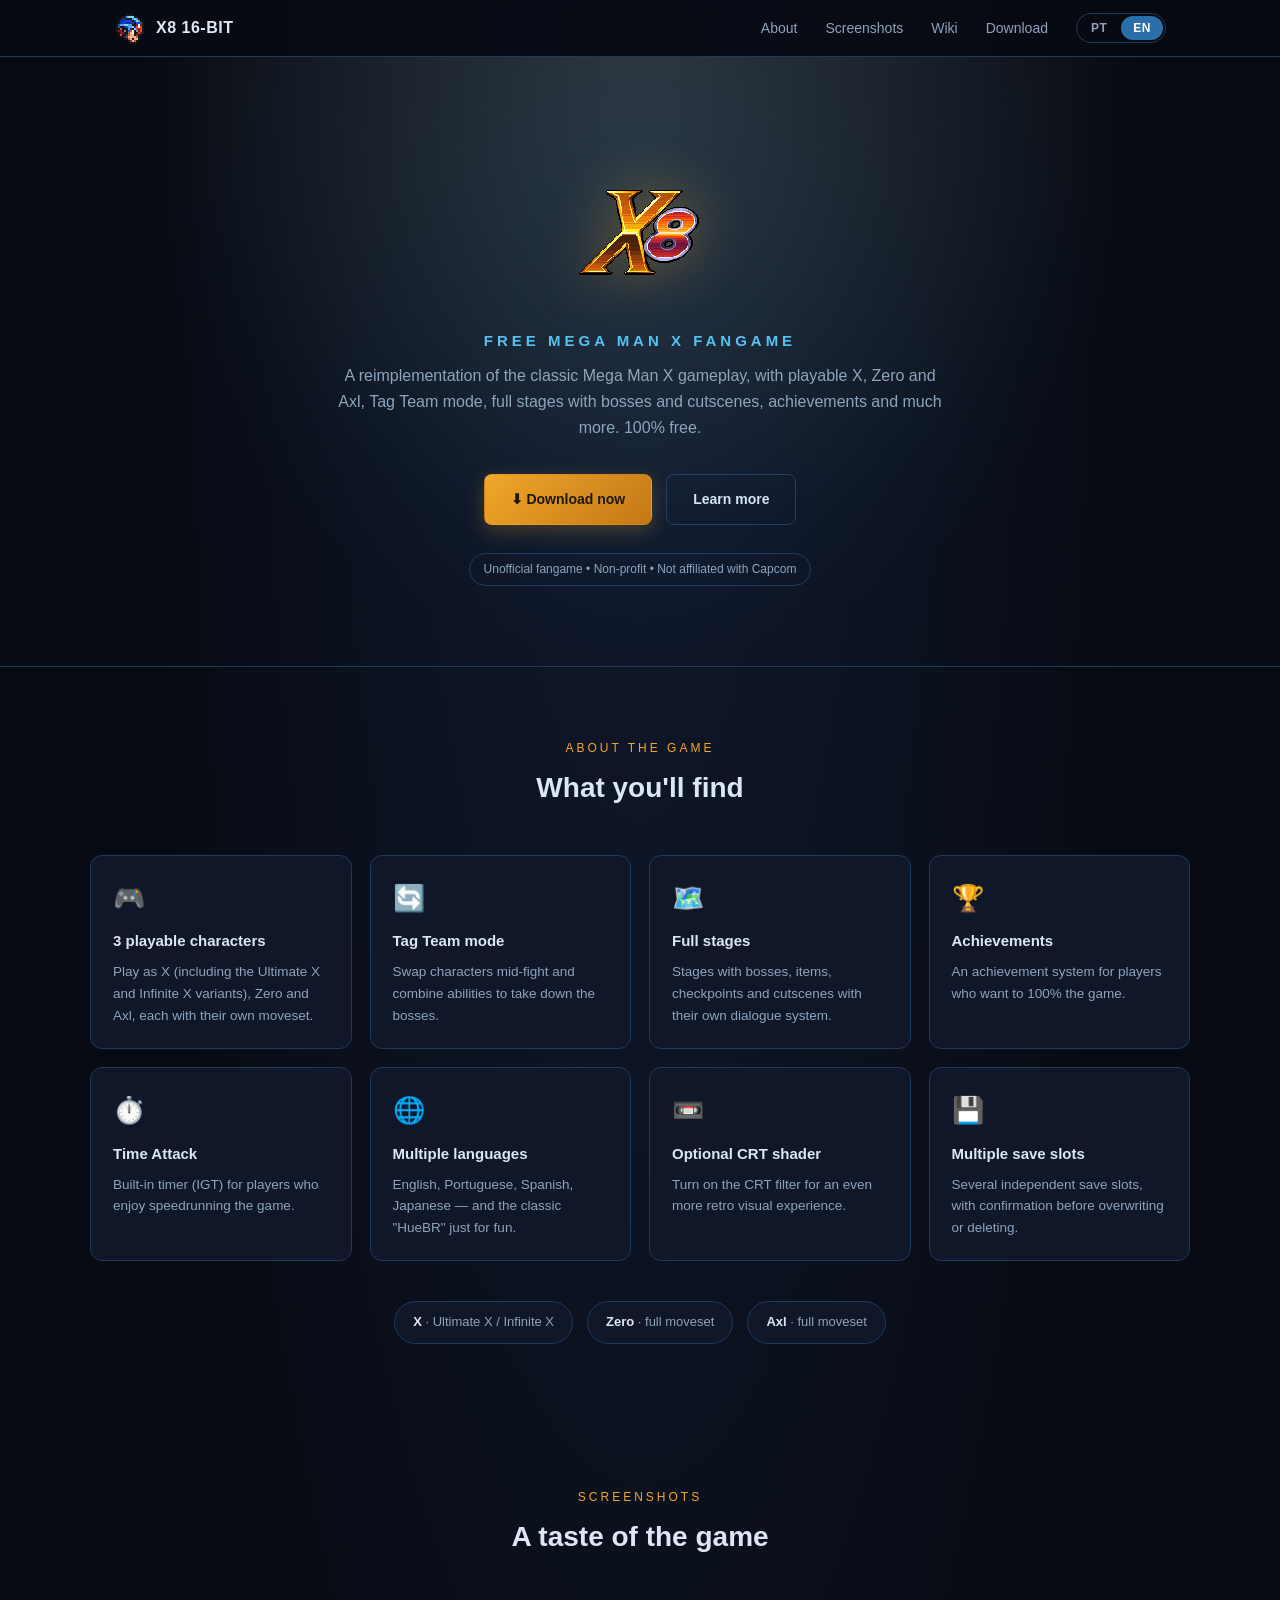
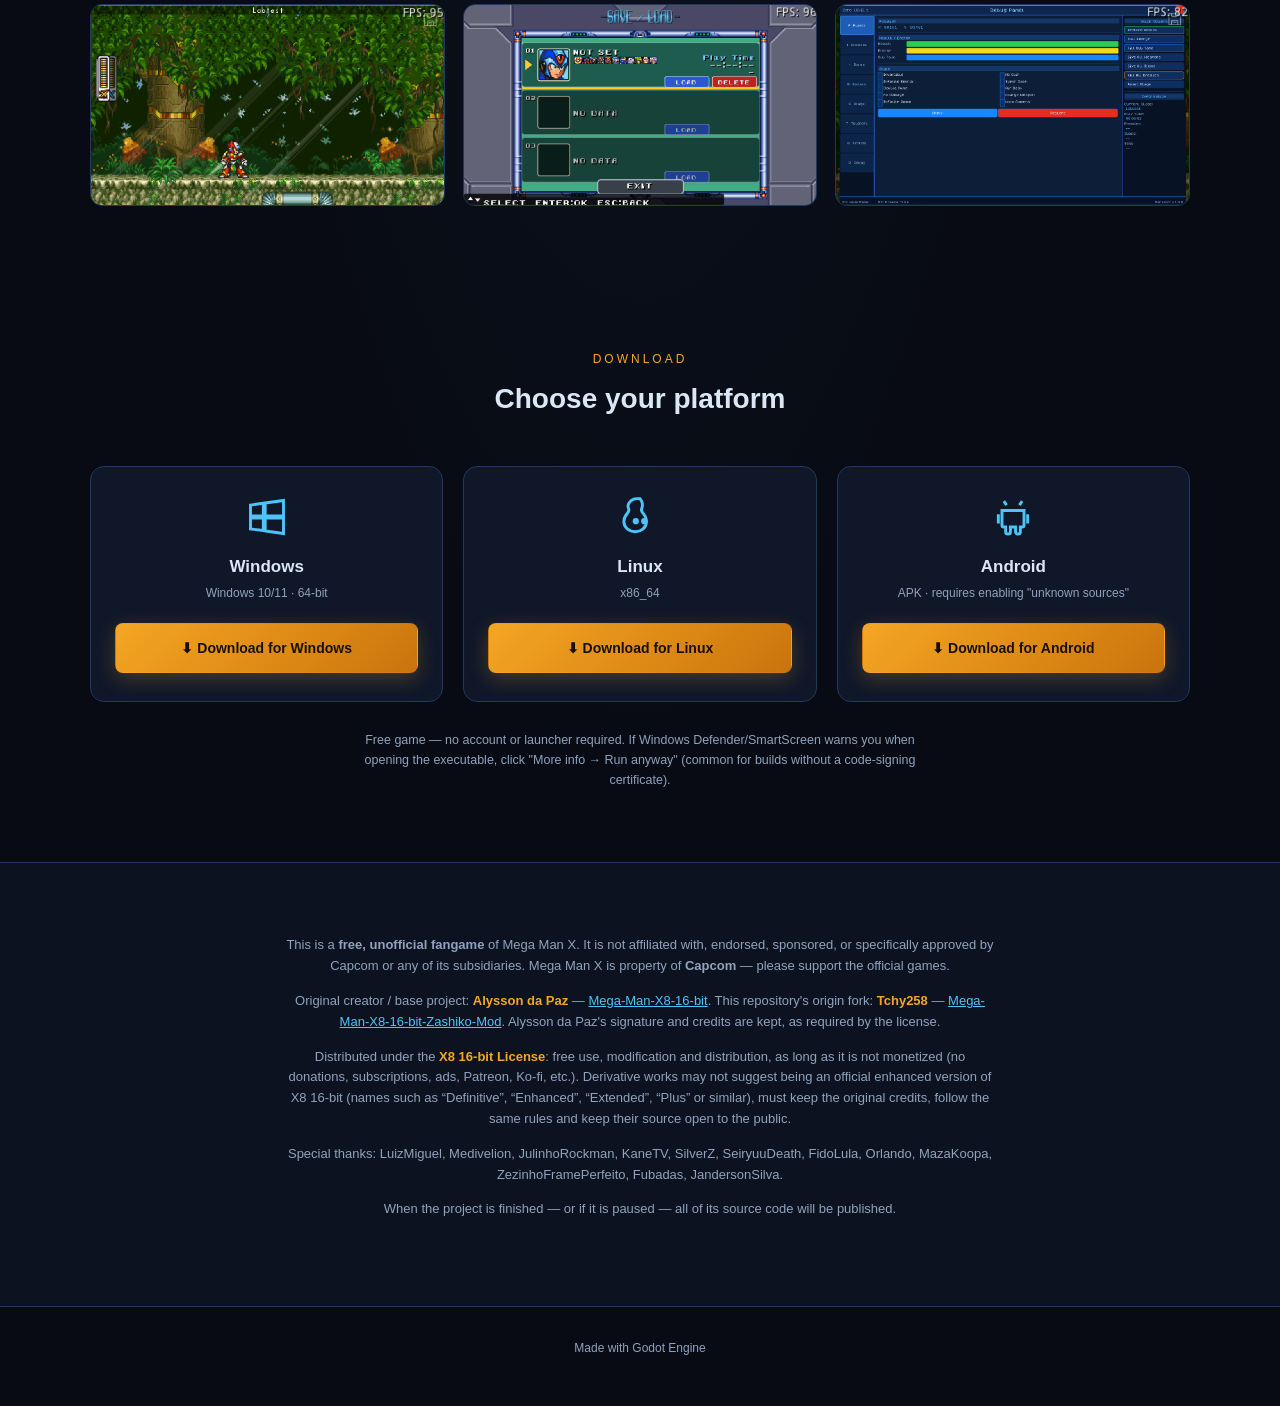
==== commit a894f16c: "Remover link do repositório privado dos rodapés Retira a referência ao repo Ian03/Megaman-X (ainda p" ====
--- a/index.html
+++ b/index.html
@@ -473,7 +473,7 @@
 </section>
 
 <footer data-i18n="footer.text">
-  Feito com Godot Engine · <a href="https://github.com/Ian03/Megaman-X" target="_blank" rel="noopener">código-fonte no GitHub</a>
+  Feito com Godot Engine
 </footer>
 
 <script>
@@ -527,7 +527,7 @@
       "legal.p3": "Distribuído sob a licença <span class=\"credit-name\">X8 16-bit License</span>: uso, modificação e distribuição livres, desde que não monetizados (sem doações, assinaturas, anúncios, Patreon, Ko-fi etc.). Trabalhos derivados não podem sugerir ser uma versão oficial aprimorada do X8 16-bit (nomes como &ldquo;Definitive&rdquo;, &ldquo;Enhanced&rdquo;, &ldquo;Extended&rdquo;, &ldquo;Plus&rdquo; ou similares), devem manter os créditos originais, seguir as mesmas regras e ter o código aberto ao público.",
       "legal.p4": "Agradecimentos especiais: LuizMiguel, Medivelion, JulinhoRockman, KaneTV, SilverZ, SeiryuuDeath, FidoLula, Orlando, MazaKoopa, ZezinhoFramePerfeito, Fubadas, JandersonSilva.",
       "legal.p5": "Quando o projeto for finalizado — ou caso seja pausado — todo o seu código será publicado.",
-      "footer.text": "Feito com Godot Engine · <a href=\"https://github.com/Ian03/Megaman-X\" target=\"_blank\" rel=\"noopener\">código-fonte no GitHub</a>"
+      "footer.text": "Feito com Godot Engine"
     },
     en: {
       "meta.title": "X8 16-bit — A Mega Man X Fangame",
@@ -577,7 +577,7 @@
       "legal.p3": "Distributed under the <span class=\"credit-name\">X8 16-bit License</span>: free use, modification and distribution, as long as it is not monetized (no donations, subscriptions, ads, Patreon, Ko-fi, etc.). Derivative works may not suggest being an official enhanced version of X8 16-bit (names such as &ldquo;Definitive&rdquo;, &ldquo;Enhanced&rdquo;, &ldquo;Extended&rdquo;, &ldquo;Plus&rdquo; or similar), must keep the original credits, follow the same rules and keep their source open to the public.",
       "legal.p4": "Special thanks: LuizMiguel, Medivelion, JulinhoRockman, KaneTV, SilverZ, SeiryuuDeath, FidoLula, Orlando, MazaKoopa, ZezinhoFramePerfeito, Fubadas, JandersonSilva.",
       "legal.p5": "When the project is finished — or if it is paused — all of its source code will be published.",
-      "footer.text": "Made with Godot Engine · <a href=\"https://github.com/Ian03/Megaman-X\" target=\"_blank\" rel=\"noopener\">source code on GitHub</a>"
+      "footer.text": "Made with Godot Engine"
     }
   };
 
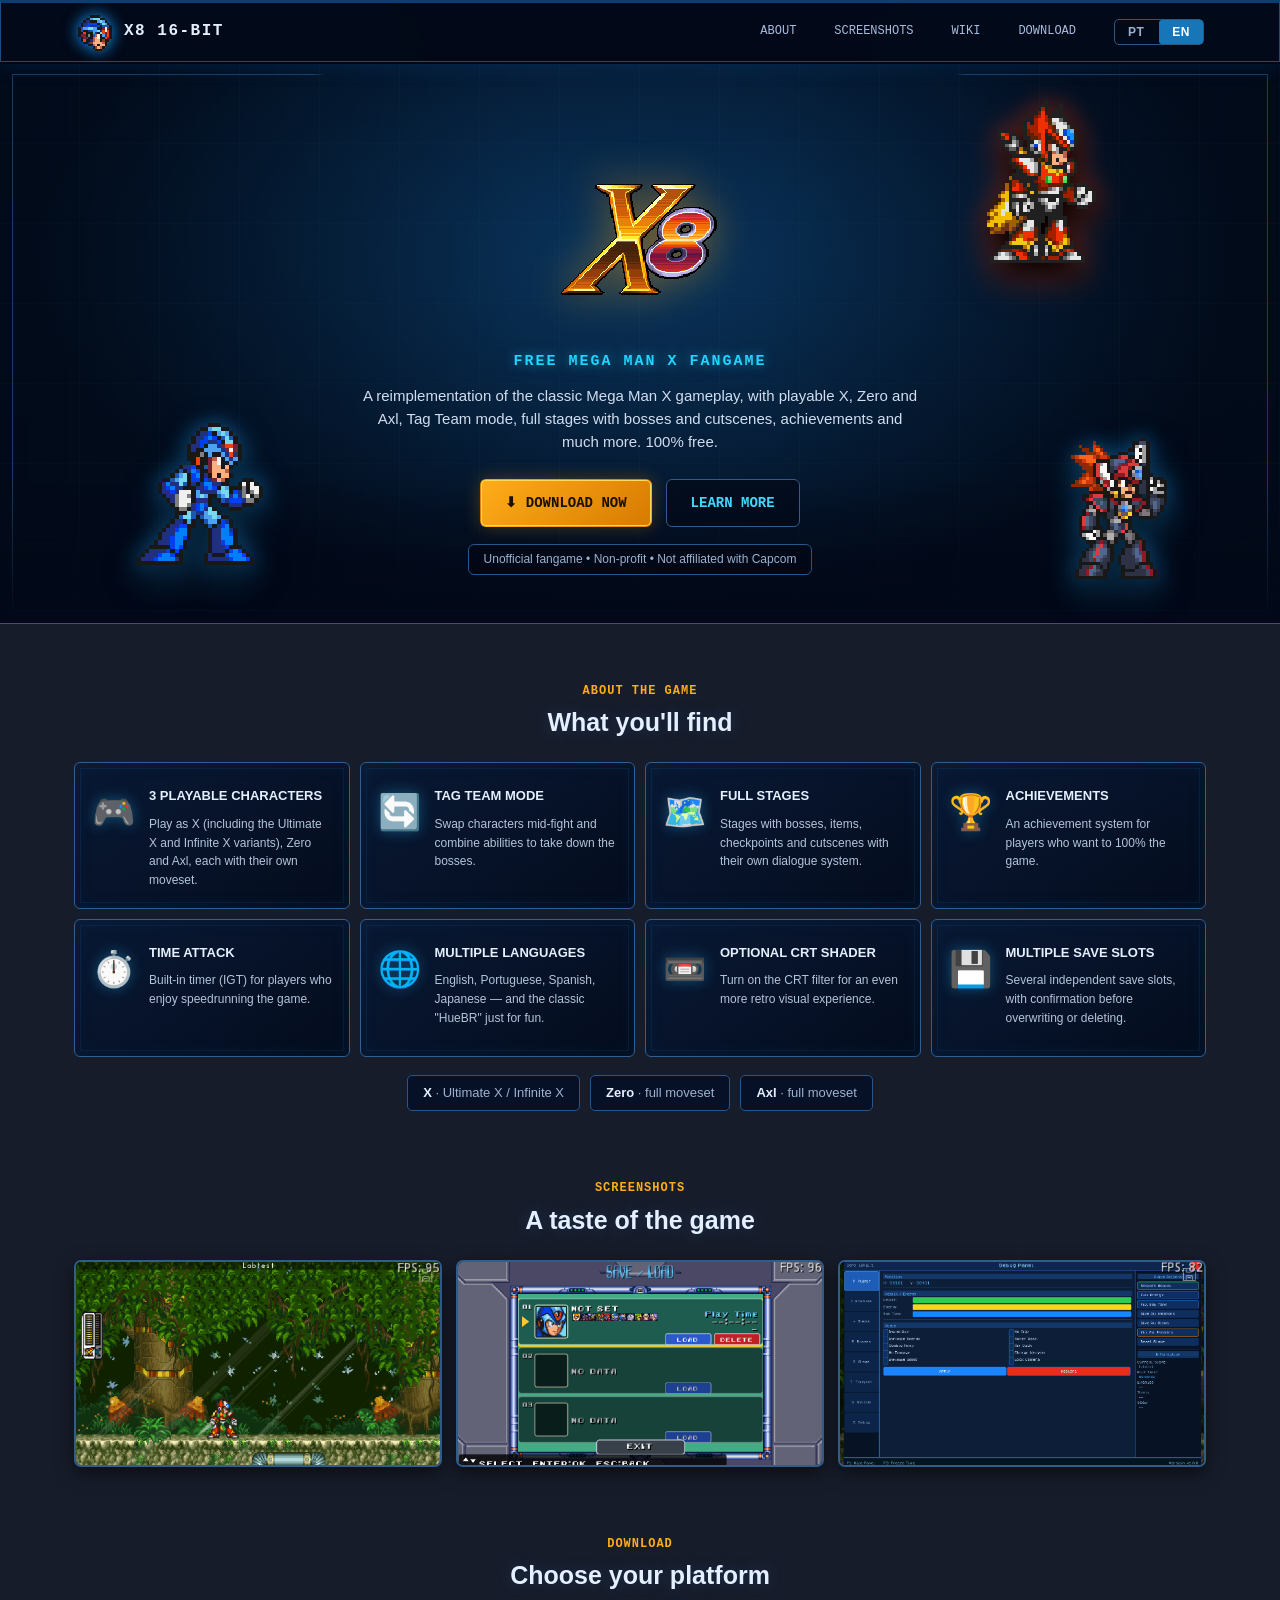
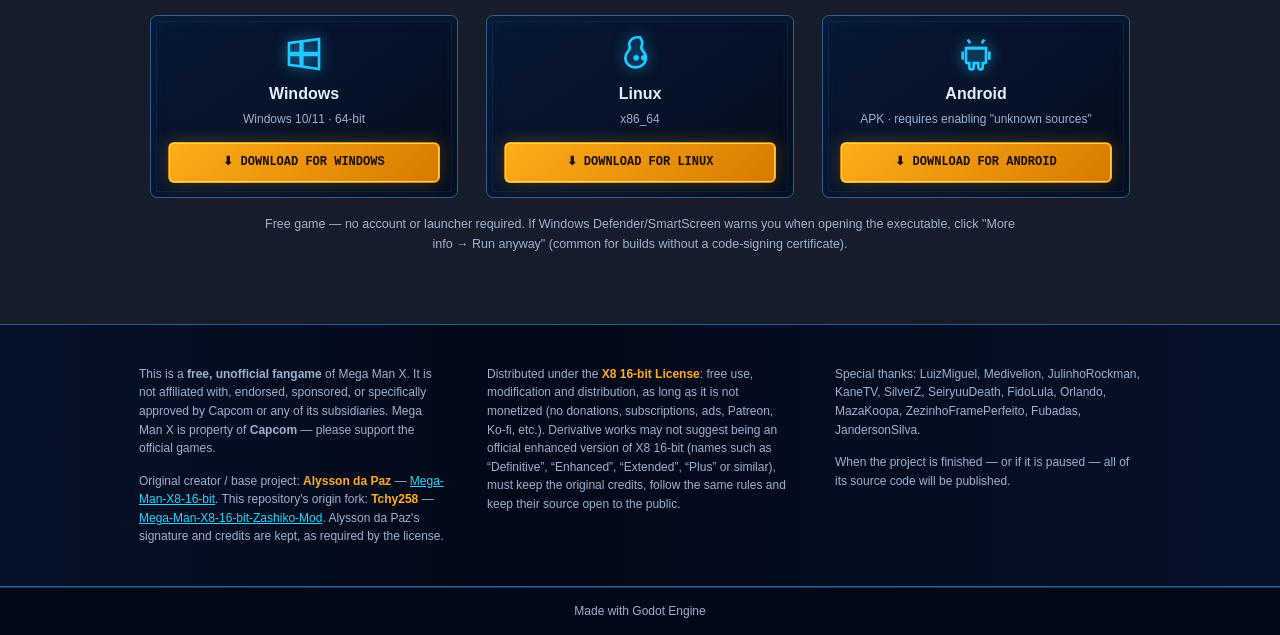
==== commit 5173b4ed: "Remodelar site e adicionar galeria lightbox" ====
--- a/index.html
+++ b/index.html
@@ -289,6 +289,149 @@
     }
   }
 </style>
+<style>
+  /* Rework visual — inspirado no mockup rework page.png */
+  :root{
+    --bg:#020817;
+    --bg-alt:#050d20;
+    --panel:#07142b;
+    --panel-border:#26578a;
+    --gold:#ffad19;
+    --gold-dark:#d77a00;
+    --blue:#20d5ff;
+    --blue-dim:#1676b8;
+    --text:#e4efff;
+    --text-dim:#9db2cf;
+  }
+  body{
+    background:
+      linear-gradient(rgba(3,9,24,.92),rgba(3,9,24,.92)),
+      repeating-linear-gradient(0deg,transparent 0 3px,rgba(39,116,183,.08) 4px);
+    font-family:"Trebuchet MS","Segoe UI",sans-serif;
+  }
+  body::before{
+    content:"";position:fixed;inset:0;z-index:-1;pointer-events:none;
+    background:
+      radial-gradient(circle at 12% 14%,rgba(0,185,255,.13),transparent 25%),
+      radial-gradient(circle at 87% 10%,rgba(15,94,190,.16),transparent 28%);
+  }
+  header.nav{
+    background:rgba(2,8,23,.94);
+    border:1px solid #174d85;border-top:3px solid #0b3e74;
+    box-shadow:0 0 0 2px #020817,0 0 24px rgba(0,126,255,.18);
+  }
+  .nav-inner{max-width:1180px;padding:10px 26px}
+  .brand{font-family:Consolas,monospace;letter-spacing:1.5px}
+  .brand img{width:38px;height:38px;filter:drop-shadow(0 0 8px #149cff)}
+  .nav-links{font-family:Consolas,monospace;text-transform:uppercase;font-size:12px;gap:38px}
+  .nav-links a{position:relative;color:#a9bddd}
+  .nav-links a::after{content:"";position:absolute;left:0;right:100%;bottom:-13px;height:2px;background:var(--blue);transition:right .2s}
+  .nav-links a:hover::after{right:0}
+  .lang-switch{border-radius:5px;padding:0;border-color:#31577f}
+  .lang-switch button{border-radius:3px;padding:5px 13px}
+
+  .hero{
+    min-height:540px;padding:74px 24px 48px;display:grid;place-items:center;
+    isolation:isolate;border-bottom:1px solid #1f5c92;
+    background:
+      linear-gradient(90deg,rgba(1,8,20,.45),rgba(1,8,20,.15) 40%,rgba(1,8,20,.15) 60%,rgba(1,8,20,.5)),
+      radial-gradient(ellipse at 50% 35%,rgba(8,75,132,.72),rgba(2,12,29,.94) 67%);
+  }
+  .hero::before{
+    background:
+      linear-gradient(180deg,transparent 74%,#020817),
+      repeating-linear-gradient(90deg,transparent 0 79px,rgba(32,213,255,.035) 80px),
+      repeating-linear-gradient(0deg,transparent 0 79px,rgba(32,213,255,.035) 80px);
+  }
+  .hero::after{content:"";position:absolute;inset:12px;border:1px solid rgba(43,110,171,.5);clip-path:polygon(0 0,24% 0,26% 2px,74% 2px,76% 0,100% 0,100% 100%,0 100%);z-index:-1}
+  .hero .container{position:relative;z-index:2;max-width:680px}
+  .hero-stage{position:absolute;inset:0;z-index:1;pointer-events:none;overflow:hidden}
+  .hero-sprite{position:absolute;image-rendering:pixelated;filter:drop-shadow(0 12px 14px rgba(0,0,0,.65)) drop-shadow(0 0 10px rgba(28,164,255,.55))}
+  .hero-sprite.x{width:168px;left:max(4%,calc(50% - 520px));bottom:45px}
+  .hero-sprite.zero{width:145px;right:max(9%,calc(50% - 470px));top:38px;filter:drop-shadow(0 12px 14px #000) drop-shadow(0 0 12px rgba(255,68,24,.5))}
+  .hero-sprite.axl{width:142px;right:max(3%,calc(50% - 545px));bottom:33px}
+  .hero img.logo{width:286px;margin-bottom:8px;filter:drop-shadow(0 0 20px rgba(255,158,0,.4))}
+  .hero h1{font-family:Consolas,monospace;font-size:15px;letter-spacing:2px;text-shadow:0 0 12px rgba(32,213,255,.55)}
+  .hero p.tagline{max-width:560px;color:#d2def0;font-size:15px;line-height:1.55;margin-bottom:25px}
+  .btn{border-radius:6px;text-transform:uppercase;font-family:Consolas,monospace;font-weight:800;padding:12px 24px}
+  .btn-primary{box-shadow:inset 0 0 0 1px #ffd65e,0 0 18px rgba(255,166,0,.25)}
+  .btn-outline{background:rgba(2,9,23,.7);border-color:#315b8a;color:#43d7ff}
+  .disclaimer-pill{margin-top:17px;border-radius:6px;background:rgba(2,8,21,.72);padding:5px 15px}
+
+  section{padding:58px 24px}
+  #sobre,#screenshots,#download{position:relative;max-width:1180px;margin-inline:auto}
+  .section-title{margin-bottom:20px}
+  .section-title .eyebrow{font-family:Consolas,monospace;font-weight:800;letter-spacing:1px;margin-bottom:1px}
+  .section-title h2{font-size:25px;text-shadow:0 0 16px rgba(72,156,255,.22)}
+  .features-grid{grid-template-columns:repeat(4,1fr);gap:10px;max-width:none}
+  .feature-card,.dl-card{
+    position:relative;border-radius:6px;background:linear-gradient(145deg,rgba(8,25,53,.94),rgba(3,12,29,.96));
+    border-color:#315f91;box-shadow:inset 0 0 18px rgba(15,82,145,.13);
+  }
+  .feature-card{min-height:138px;padding:19px 16px 18px 74px}
+  .feature-card::after,.dl-card::after{content:"";position:absolute;inset:5px;border:1px solid rgba(46,113,174,.12);pointer-events:none}
+  .feature-card .icon{position:absolute;left:17px;top:21px;font-size:35px;filter:drop-shadow(0 0 7px rgba(35,193,255,.35))}
+  .feature-card h3{text-transform:uppercase;font-size:13px;margin:4px 0 8px}
+  .feature-card p{font-size:12px;line-height:1.55;color:#b4c4da}
+  .chars{gap:10px!important;margin-top:18px!important}
+  .chip{border-radius:5px;padding:7px 15px;background:#061127}
+  #screenshots{padding-top:10px}
+  .shots-grid{max-width:none;grid-template-columns:repeat(3,1fr);gap:14px}
+  .shot{border-radius:7px;border:2px solid #315d8b;box-shadow:0 6px 18px #0008;aspect-ratio:16/9}
+  .shot img{image-rendering:auto}
+  #download{padding-top:10px}
+  .download-grid{max-width:980px;grid-template-columns:repeat(3,1fr);gap:28px}
+  .dl-card{border-radius:7px;padding:18px 17px 14px}
+  .dl-card .os-icon{width:40px;height:40px;margin-bottom:7px;color:#21c9ff;filter:drop-shadow(0 0 7px #1689c9)}
+  .dl-card h3{font-size:16px}.dl-card .meta{margin-bottom:12px}
+  .dl-card .btn{padding:10px 7px;font-size:12px}
+  .dl-note{max-width:760px;margin-top:16px}
+  .legal{margin-top:12px;padding-block:40px;background:linear-gradient(90deg,#061229,#020817 40%,#061229);border-color:#275e91}
+  .legal .container{max-width:1050px;columns:3;column-gap:42px;text-align:left}
+  .legal p{break-inside:avoid;font-size:12px;line-height:1.55}
+  footer{border-top:1px solid #173e68;padding:14px;background:#020817}
+
+  @media(max-width:900px){
+    .features-grid{grid-template-columns:repeat(2,1fr)}
+    .hero-sprite{opacity:.34}.hero-sprite.x{left:-20px}.hero-sprite.zero{right:5px}.hero-sprite.axl{display:none}
+    .legal .container{columns:2}
+  }
+  @media(max-width:700px){
+    .nav-inner{padding:8px 14px}.nav-links{gap:2px}.nav-links a::after{bottom:0}
+    .hero{min-height:560px;padding-top:96px}.hero img.logo{width:min(260px,75vw)}
+    .hero-sprite.x{width:110px;bottom:18px}.hero-sprite.zero{width:100px;top:82px}
+    .features-grid,.shots-grid,.download-grid{grid-template-columns:1fr}
+    .feature-card{min-height:120px}.shots-grid{gap:18px}.download-grid{gap:14px}
+    .legal .container{columns:1}.legal{text-align:left}
+  }
+  .shot{position:relative;cursor:zoom-in}
+  .shot::after{
+    content:"⌕";position:absolute;right:10px;bottom:10px;width:34px;height:34px;
+    display:grid;place-items:center;border:1px solid #4b81b8;border-radius:5px;
+    color:#fff;background:rgba(2,9,23,.76);font-size:21px;opacity:0;transform:translateY(5px);
+    transition:opacity .18s,transform .18s;pointer-events:none;
+  }
+  .shot:hover::after,.shot:focus-visible::after{opacity:1;transform:none}
+  .shot:focus-visible{outline:2px solid var(--blue);outline-offset:4px}
+  body.lightbox-open{overflow:hidden}
+  .x8-lightbox{position:fixed;inset:0;z-index:9999;display:grid;place-items:center;padding:56px 72px 42px}
+  .x8-lightbox[hidden]{display:none}
+  .x8-lightbox-backdrop{position:absolute;inset:0;background:rgba(0,3,12,.93);backdrop-filter:blur(7px);animation:x8FadeIn .25s ease}
+  .x8-lightbox-content{position:relative;z-index:1;max-width:min(1180px,94vw);animation:x8ZoomIn .25s ease;text-align:center}
+  .x8-lightbox-image{display:block;max-width:100%;max-height:78vh;margin:auto;border:2px solid #3c77ae;border-radius:7px;box-shadow:0 20px 70px #000,0 0 30px rgba(24,149,255,.18)}
+  .x8-lightbox-caption{margin:12px 0 0;color:#b8cae1;font:13px Consolas,monospace}
+  .x8-lightbox-close,.x8-lightbox-nav{position:absolute;z-index:2;display:grid;place-items:center;border:1px solid #3c6f9f;color:#fff;background:rgba(5,20,43,.88);cursor:pointer;transition:.15s}
+  .x8-lightbox-close{top:-45px;right:0;width:38px;height:38px;border-radius:50%;font-size:25px;line-height:1}
+  .x8-lightbox-nav{top:50%;width:44px;height:58px;border-radius:5px;font-size:31px;transform:translateY(-50%)}
+  .x8-lightbox-prev{left:-61px}.x8-lightbox-next{right:-61px}
+  .x8-lightbox-close:hover,.x8-lightbox-nav:hover{border-color:var(--blue);color:var(--blue);box-shadow:0 0 15px rgba(32,213,255,.18)}
+  @keyframes x8FadeIn{from{opacity:0}to{opacity:1}}
+  @keyframes x8ZoomIn{from{opacity:0;transform:scale(.9)}to{opacity:1;transform:scale(1)}}
+  @media(max-width:700px){
+    .x8-lightbox{padding:55px 12px 74px}.x8-lightbox-content{max-width:96vw}.x8-lightbox-image{max-height:72vh}
+    .x8-lightbox-nav{top:auto;bottom:-58px;transform:none}.x8-lightbox-prev{left:calc(50% - 54px)}.x8-lightbox-next{right:calc(50% - 54px)}
+  }
+</style>
 </head>
 <body>
 
@@ -312,6 +455,11 @@
 </header>
 
 <section class="hero">
+  <div class="hero-stage" aria-hidden="true">
+    <img class="hero-sprite x" src="assets/wiki/characters/X.png" alt="">
+    <img class="hero-sprite zero" src="assets/wiki/characters/Zero.png" alt="">
+    <img class="hero-sprite axl" src="assets/wiki/characters/Axl.png" alt="">
+  </div>
   <div class="container">
     <img class="logo" src="assets/logo.png" alt="X8 16-bit">
     <h1 data-i18n="hero.h1">Fangame gratuito de Mega Man X</h1>
@@ -476,6 +624,8 @@
   Feito com Godot Engine
 </footer>
 
+<script src="assets/gallery.js"></script>
+<script src="assets/legal.js"></script>
 <script>
 (function(){
   var translations = {
@@ -521,13 +671,7 @@
       "dl.linux.btn": "⬇ Baixar para Linux",
       "dl.android.meta": "APK · requer permitir \"fontes desconhecidas\"",
       "dl.android.btn": "⬇ Baixar para Android",
-      "dl.note": "Jogo gratuito — não é necessário criar conta nem instalar launcher. Em caso de aviso do Windows Defender/SmartScreen ao abrir o executável, clique em \"Mais informações → Executar assim mesmo\" (comum em builds sem certificado de assinatura de código).",
-      "legal.p1": "Este é um <strong>fangame gratuito e não-oficial</strong> de Mega Man X. Não é afiliado, associado, autorizado, aprovado ou de qualquer forma oficialmente conectado com a Capcom ou qualquer uma de suas subsidiárias. Mega Man X é propriedade da <strong>Capcom</strong> — por favor, apoie os jogos oficiais.",
-      "legal.p2": "Criador original / projeto base: <span class=\"credit-name\">Alysson da Paz</span> — <a href=\"https://github.com/AlyssonDaPaz/Mega-Man-X8-16-bit\" target=\"_blank\" rel=\"noopener\">Mega-Man-X8-16-bit</a>. Fork de origem deste repositório: <span class=\"credit-name\">Tchy258</span> — <a href=\"https://github.com/Tchy258/Mega-Man-X8-16-bit-Zashiko-Mod\" target=\"_blank\" rel=\"noopener\">Mega-Man-X8-16-bit-Zashiko-Mod</a>. A assinatura e os créditos de Alysson da Paz são mantidos, conforme exige a licença.",
-      "legal.p3": "Distribuído sob a licença <span class=\"credit-name\">X8 16-bit License</span>: uso, modificação e distribuição livres, desde que não monetizados (sem doações, assinaturas, anúncios, Patreon, Ko-fi etc.). Trabalhos derivados não podem sugerir ser uma versão oficial aprimorada do X8 16-bit (nomes como &ldquo;Definitive&rdquo;, &ldquo;Enhanced&rdquo;, &ldquo;Extended&rdquo;, &ldquo;Plus&rdquo; ou similares), devem manter os créditos originais, seguir as mesmas regras e ter o código aberto ao público.",
-      "legal.p4": "Agradecimentos especiais: LuizMiguel, Medivelion, JulinhoRockman, KaneTV, SilverZ, SeiryuuDeath, FidoLula, Orlando, MazaKoopa, ZezinhoFramePerfeito, Fubadas, JandersonSilva.",
-      "legal.p5": "Quando o projeto for finalizado — ou caso seja pausado — todo o seu código será publicado.",
-      "footer.text": "Feito com Godot Engine"
+      "dl.note": "Jogo gratuito — não é necessário criar conta nem instalar launcher. Em caso de aviso do Windows Defender/SmartScreen ao abrir o executável, clique em \"Mais informações → Executar assim mesmo\" (comum em builds sem certificado de assinatura de código)."
     },
     en: {
       "meta.title": "X8 16-bit — A Mega Man X Fangame",
@@ -571,15 +715,15 @@
       "dl.linux.btn": "⬇ Download for Linux",
       "dl.android.meta": "APK · requires enabling \"unknown sources\"",
       "dl.android.btn": "⬇ Download for Android",
-      "dl.note": "Free game — no account or launcher required. If Windows Defender/SmartScreen warns you when opening the executable, click \"More info → Run anyway\" (common for builds without a code-signing certificate).",
-      "legal.p1": "This is a <strong>free, unofficial fangame</strong> of Mega Man X. It is not affiliated with, endorsed, sponsored, or specifically approved by Capcom or any of its subsidiaries. Mega Man X is property of <strong>Capcom</strong> — please support the official games.",
-      "legal.p2": "Original creator / base project: <span class=\"credit-name\">Alysson da Paz</span> — <a href=\"https://github.com/AlyssonDaPaz/Mega-Man-X8-16-bit\" target=\"_blank\" rel=\"noopener\">Mega-Man-X8-16-bit</a>. This repository's origin fork: <span class=\"credit-name\">Tchy258</span> — <a href=\"https://github.com/Tchy258/Mega-Man-X8-16-bit-Zashiko-Mod\" target=\"_blank\" rel=\"noopener\">Mega-Man-X8-16-bit-Zashiko-Mod</a>. Alysson da Paz's signature and credits are kept, as required by the license.",
-      "legal.p3": "Distributed under the <span class=\"credit-name\">X8 16-bit License</span>: free use, modification and distribution, as long as it is not monetized (no donations, subscriptions, ads, Patreon, Ko-fi, etc.). Derivative works may not suggest being an official enhanced version of X8 16-bit (names such as &ldquo;Definitive&rdquo;, &ldquo;Enhanced&rdquo;, &ldquo;Extended&rdquo;, &ldquo;Plus&rdquo; or similar), must keep the original credits, follow the same rules and keep their source open to the public.",
-      "legal.p4": "Special thanks: LuizMiguel, Medivelion, JulinhoRockman, KaneTV, SilverZ, SeiryuuDeath, FidoLula, Orlando, MazaKoopa, ZezinhoFramePerfeito, Fubadas, JandersonSilva.",
-      "legal.p5": "When the project is finished — or if it is paused — all of its source code will be published.",
-      "footer.text": "Made with Godot Engine"
+      "dl.note": "Free game — no account or launcher required. If Windows Defender/SmartScreen warns you when opening the executable, click \"More info → Run anyway\" (common for builds without a code-signing certificate)."
     }
   };
+
+  // Textos de créditos/licença/rodapé vêm de assets/legal.js (fonte única compartilhada com a wiki).
+  if (window.LEGAL_I18N){
+    Object.assign(translations.pt, window.LEGAL_I18N.pt);
+    Object.assign(translations.en, window.LEGAL_I18N.en);
+  }
 
   var STORAGE_KEY = "x8-lang";
 
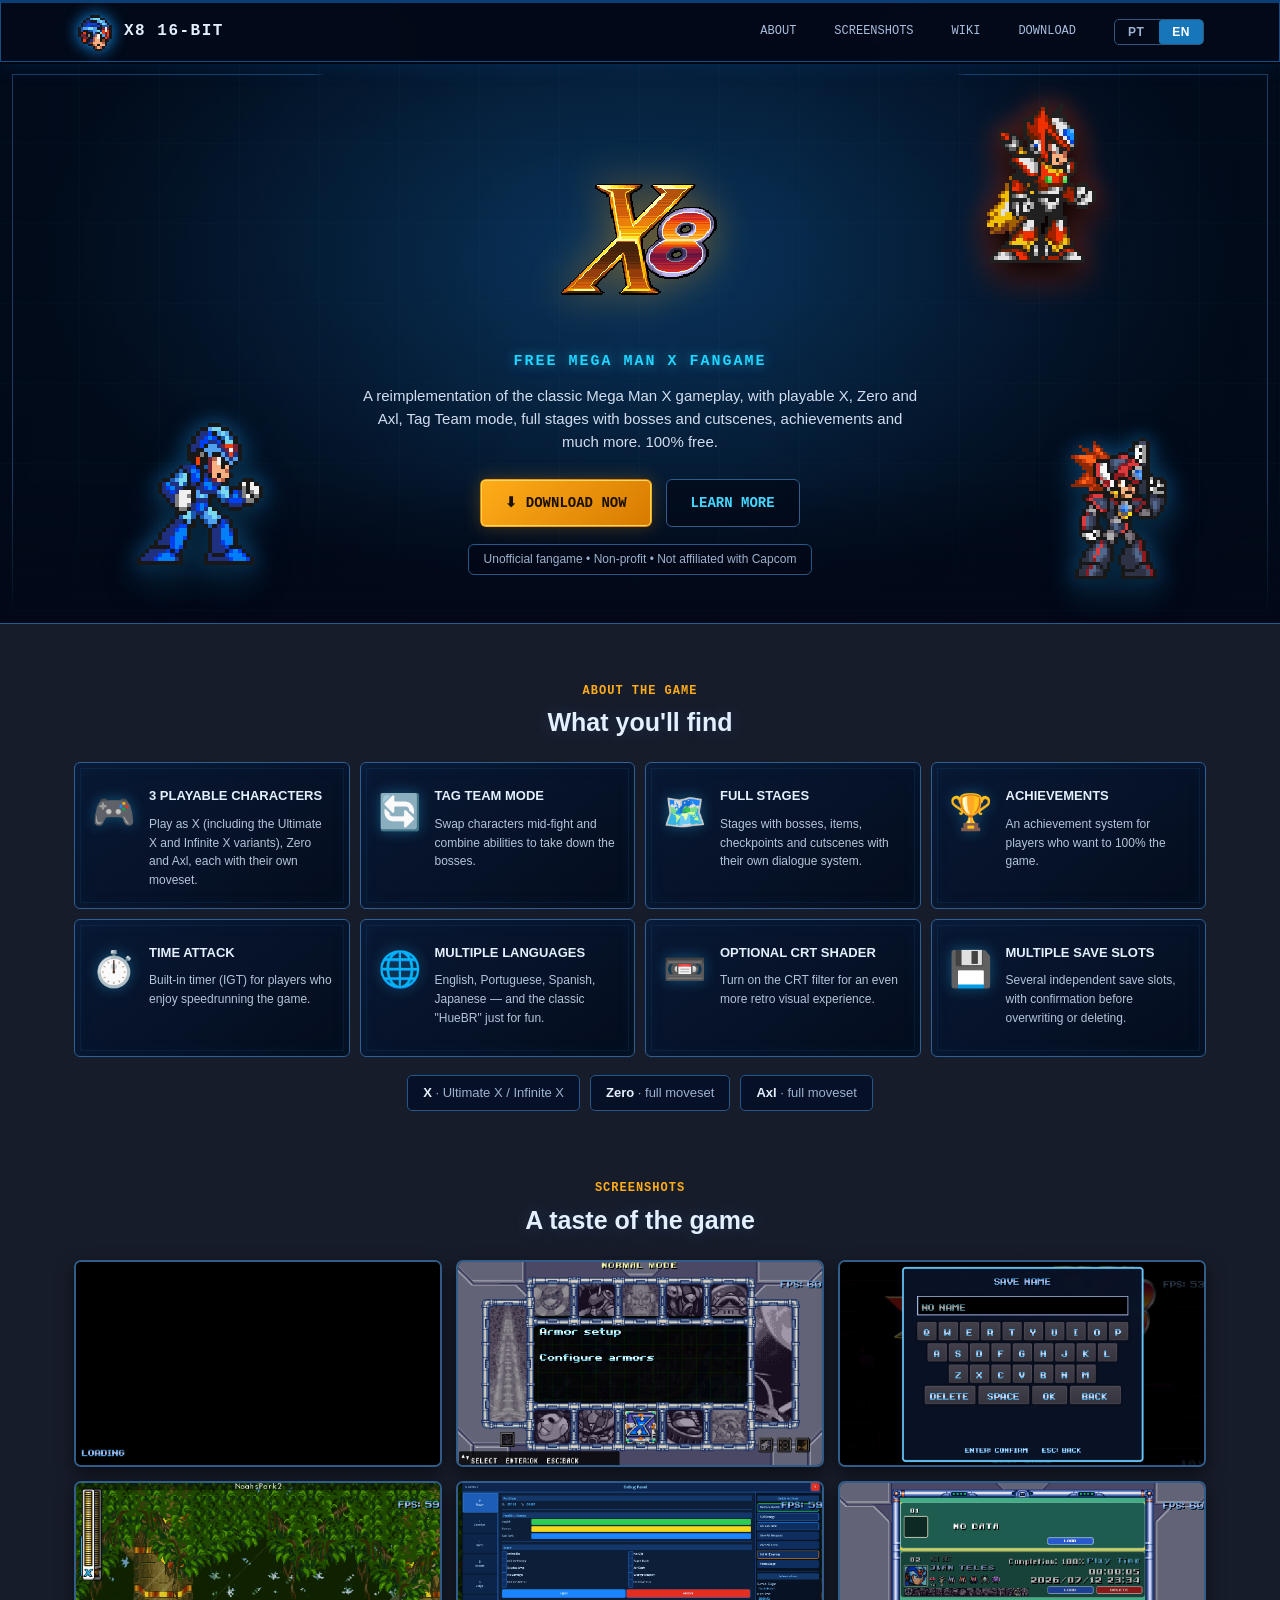
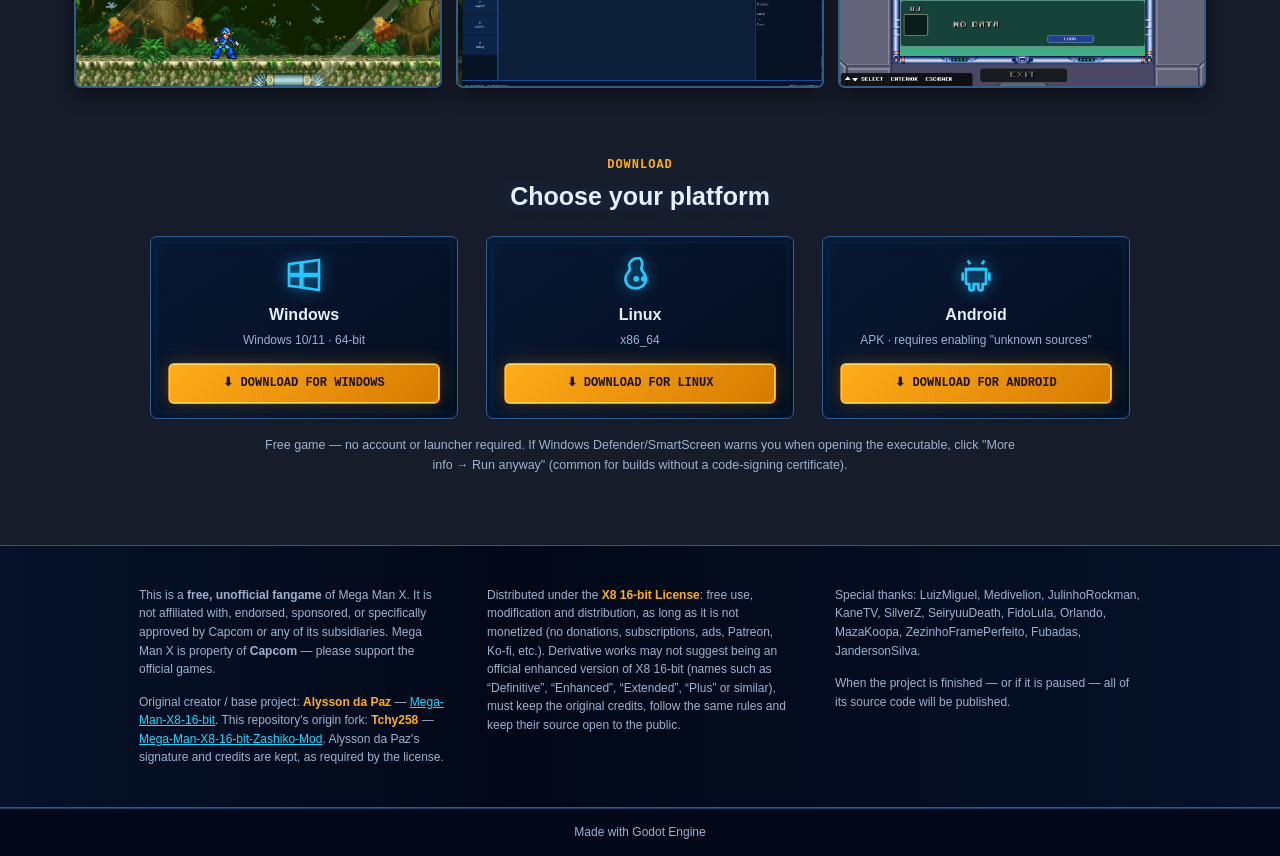
==== commit 1bb03ba2: "Atualizar galeria com novas capturas" ====
--- a/index.html
+++ b/index.html
@@ -539,9 +539,12 @@
     <h2 data-i18n="shots.title">Um gostinho do jogo</h2>
   </div>
   <div class="shots-grid">
-    <div class="shot"><img src="assets/screenshot-gameplay.png" data-i18n-attr="alt" data-i18n="shots.alt.gameplay" alt="Gameplay — Zero explorando uma fase de floresta"></div>
-    <div class="shot"><img src="assets/screenshot-save.png" data-i18n-attr="alt" data-i18n="shots.alt.save" alt="Tela de salvar e carregar"></div>
-    <div class="shot"><img src="assets/screenshot-debug.png" data-i18n-attr="alt" data-i18n="shots.alt.debug" alt="Painel de debug do jogo"></div>
+    <div class="shot"><img src="assets/LoadingScreen.png" alt="Tela de carregamento do jogo"></div>
+    <div class="shot"><img src="assets/ReworkMenus.png" alt="Menus reformulados do jogo"></div>
+    <div class="shot"><img src="assets/SalveNames.png" alt="Seleção de nomes para o arquivo salvo"></div>
+    <div class="shot"><img src="assets/Titlemapname.png" alt="Nome do mapa exibido durante o jogo"></div>
+    <div class="shot"><img src="assets/paineldebuger.png" alt="Painel de depuração do jogo"></div>
+    <div class="shot"><img src="assets/savegame.png" alt="Tela de gerenciamento de jogos salvos"></div>
   </div>
 </section>
 
